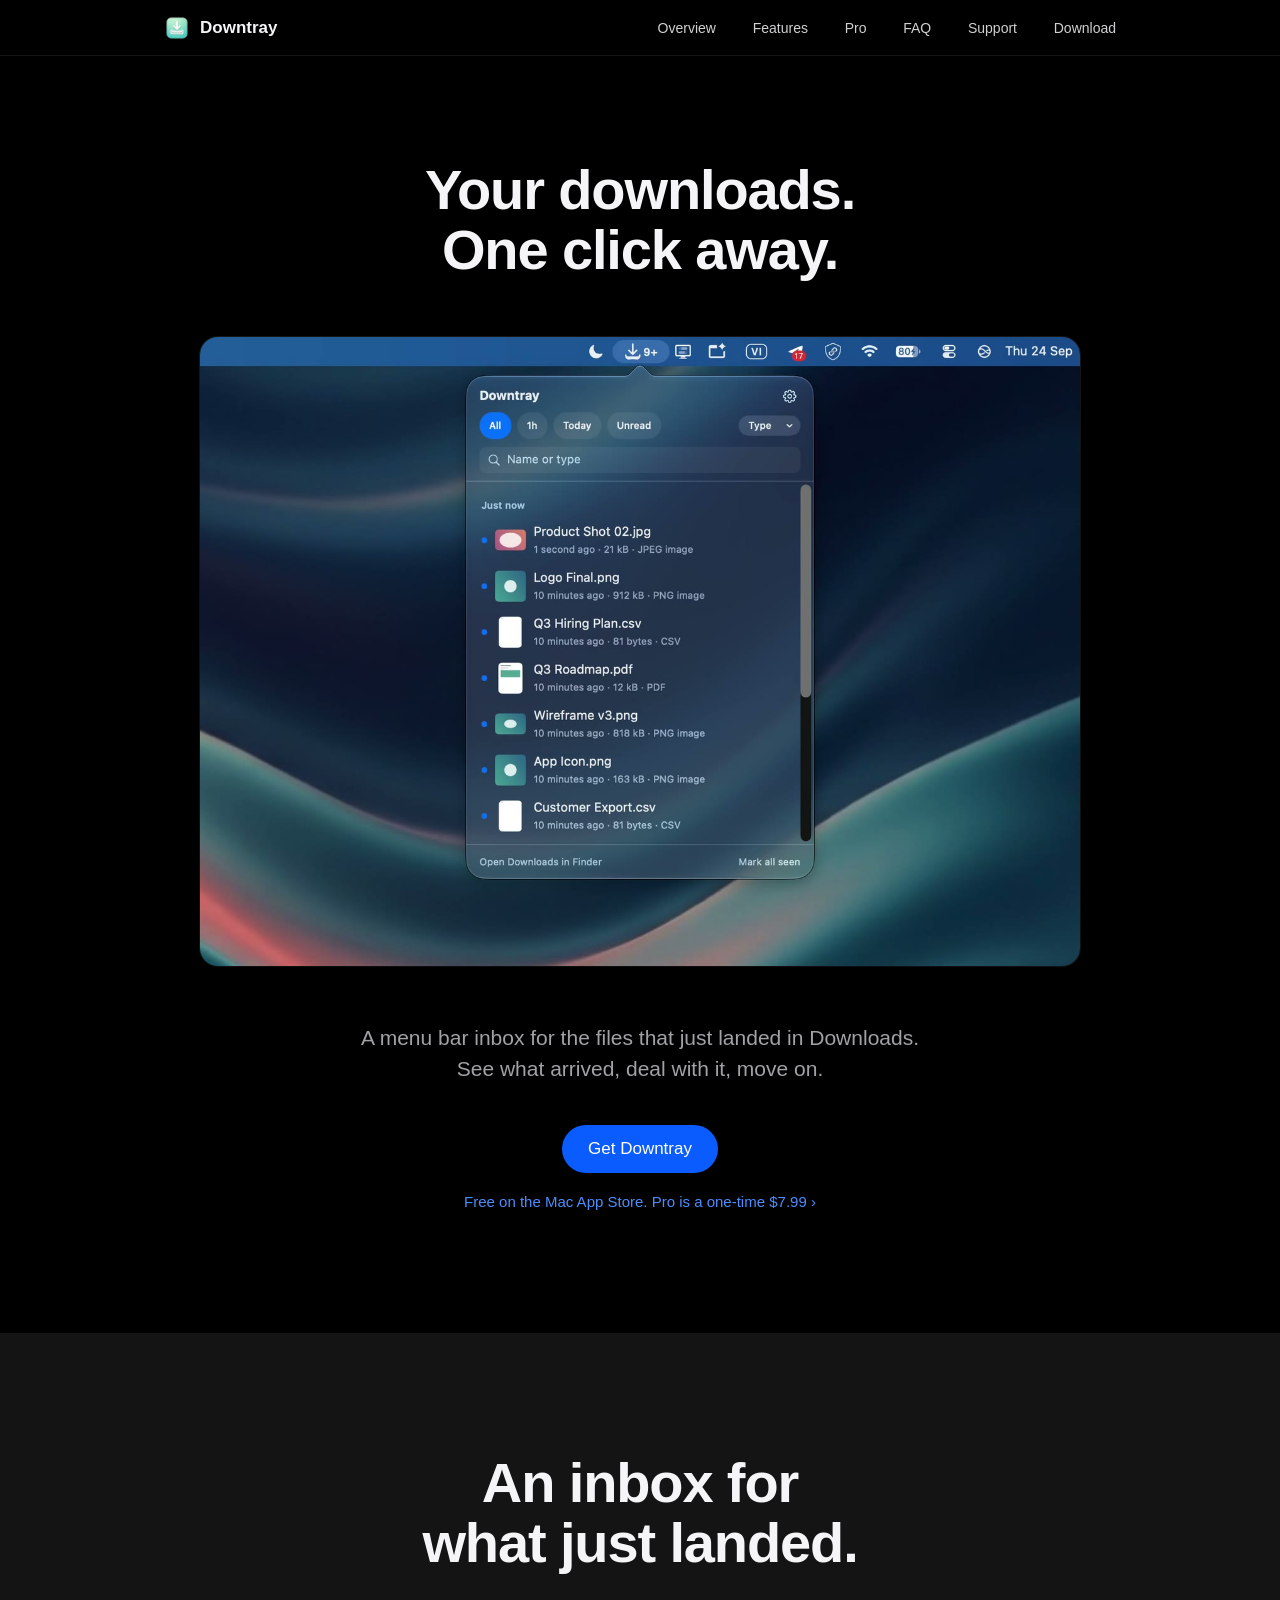
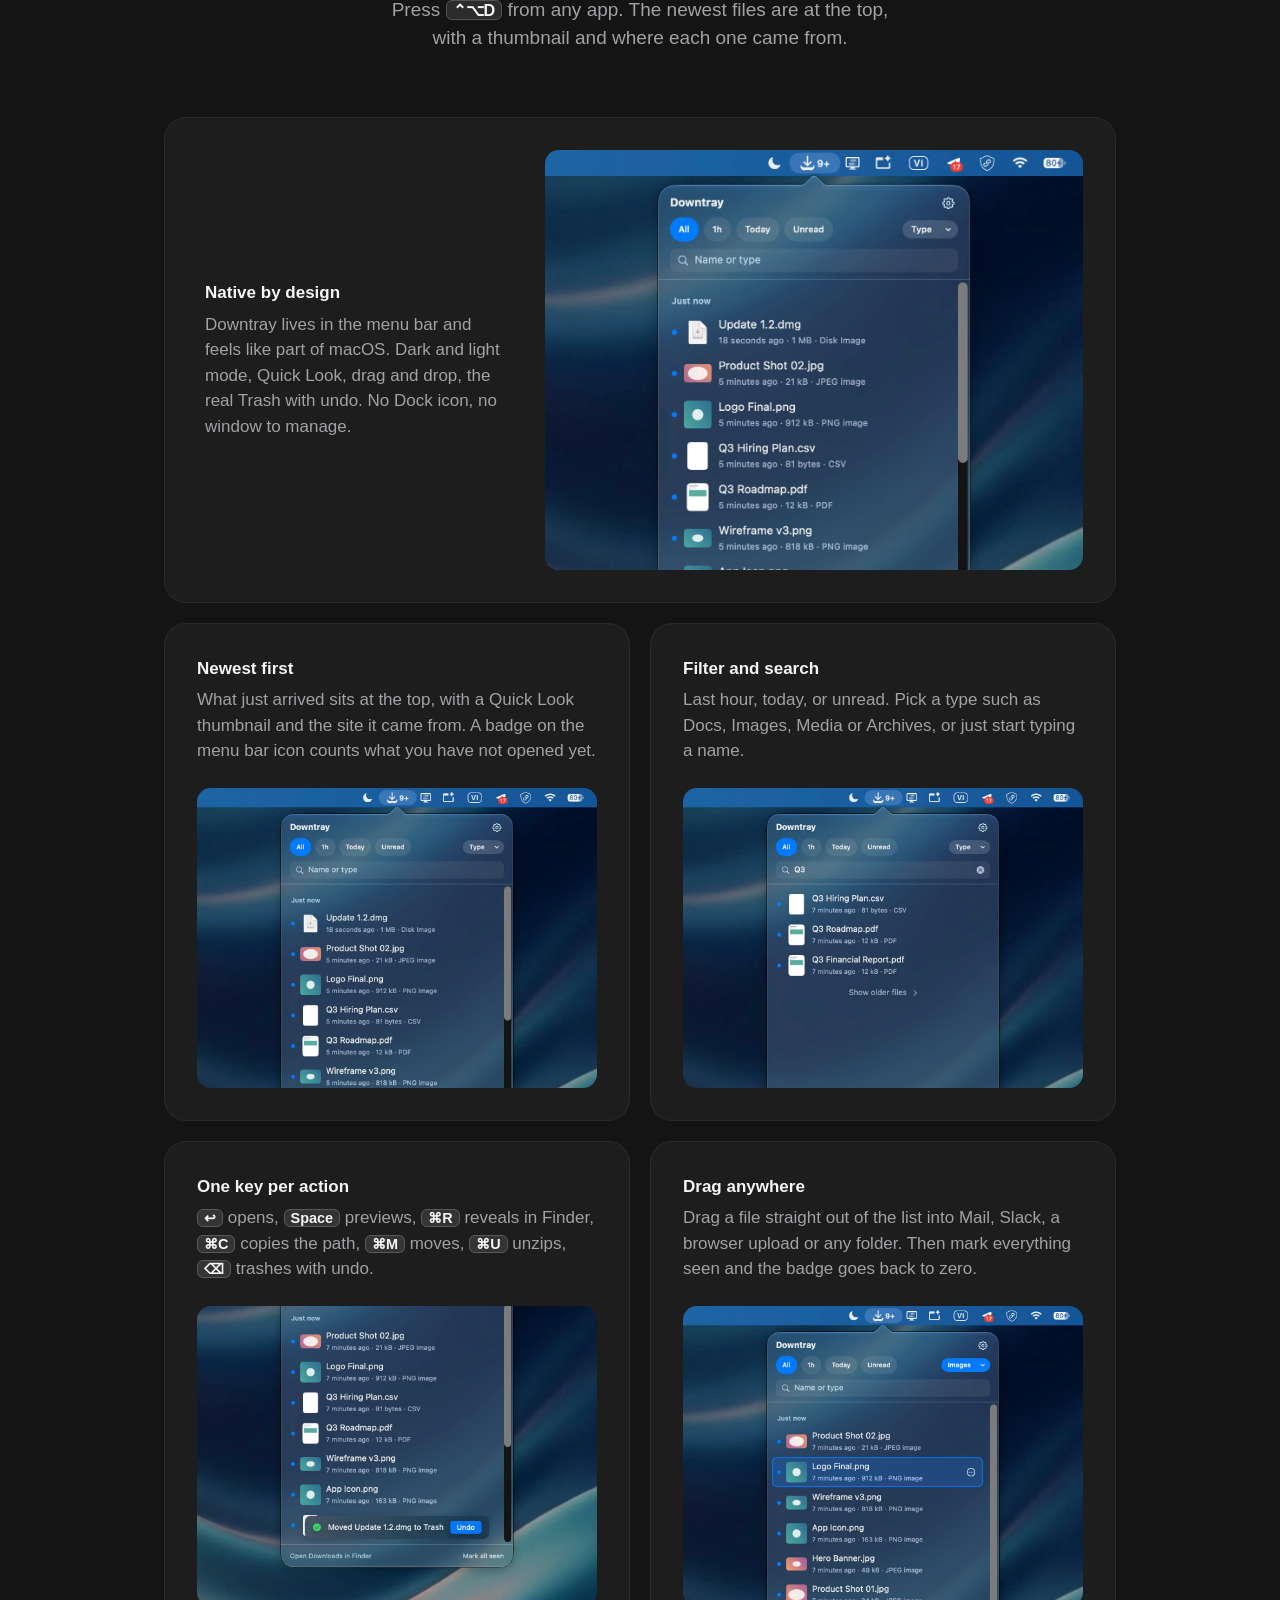
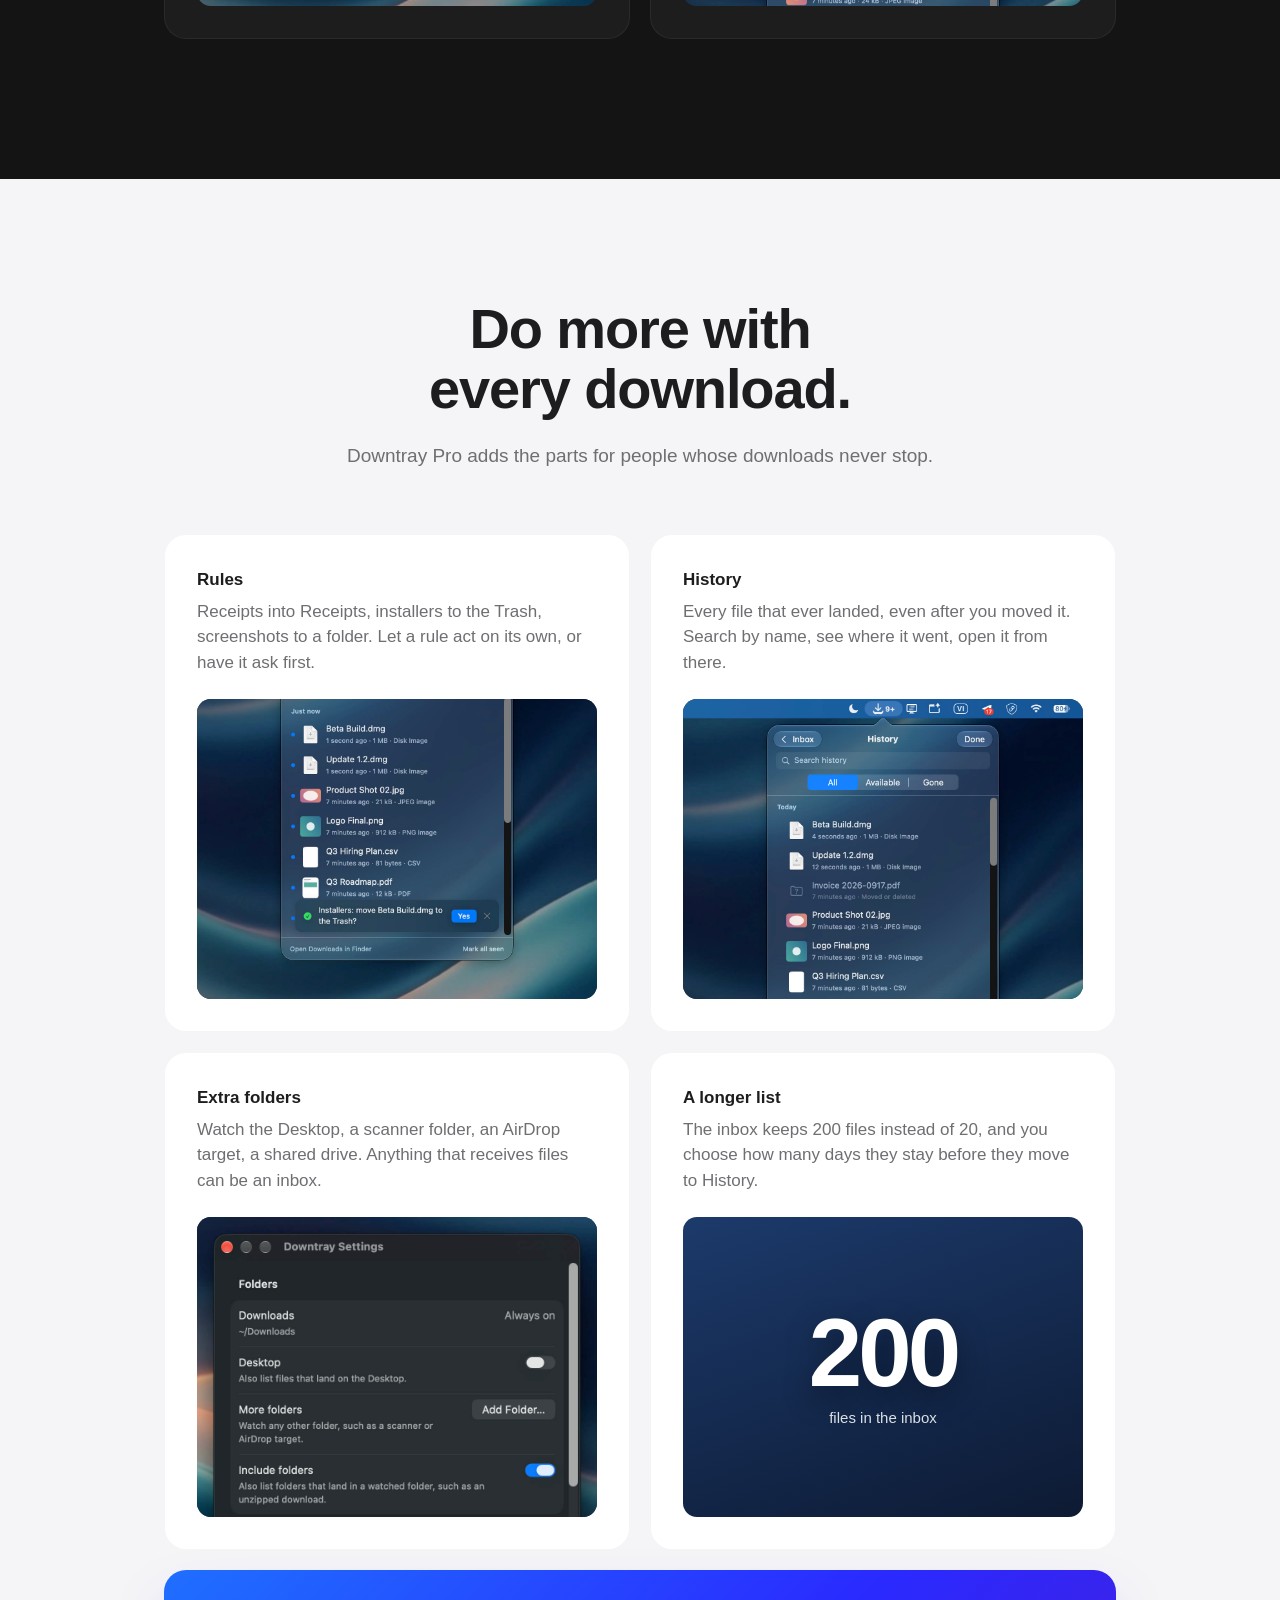
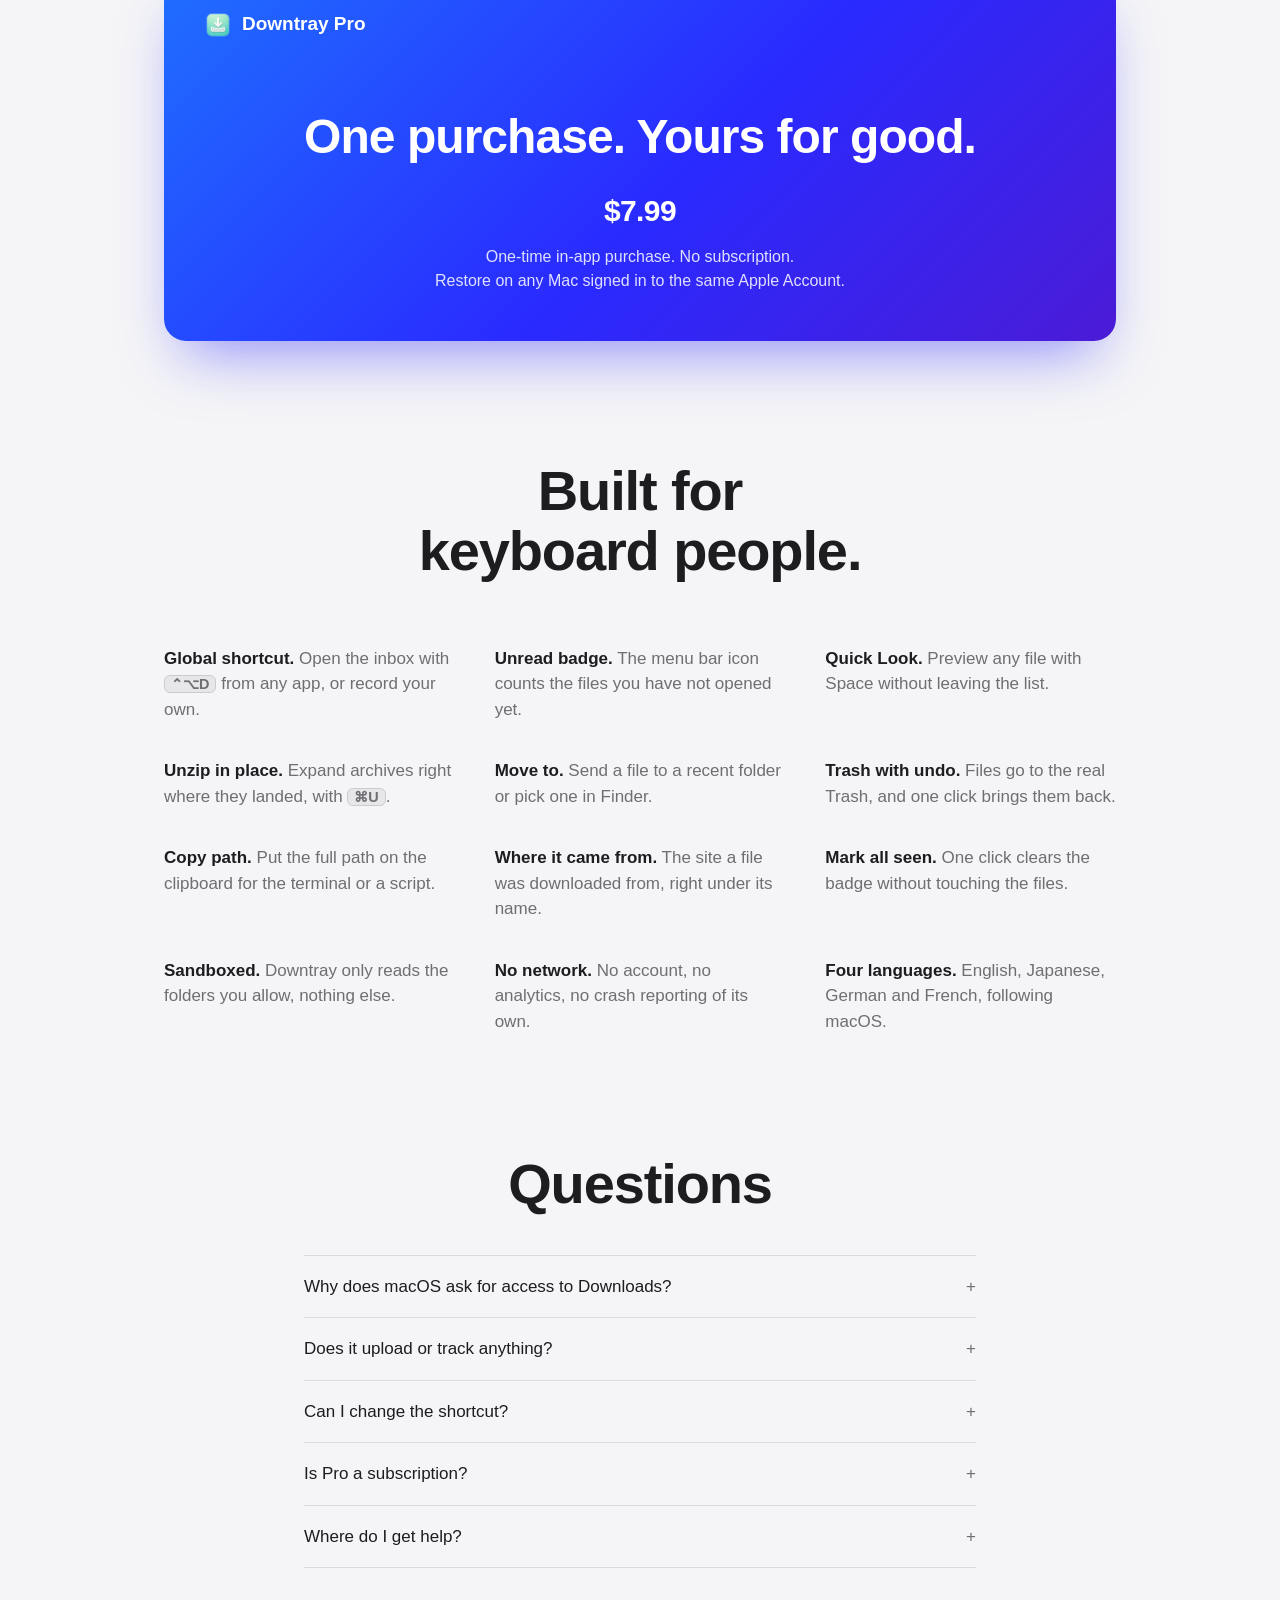
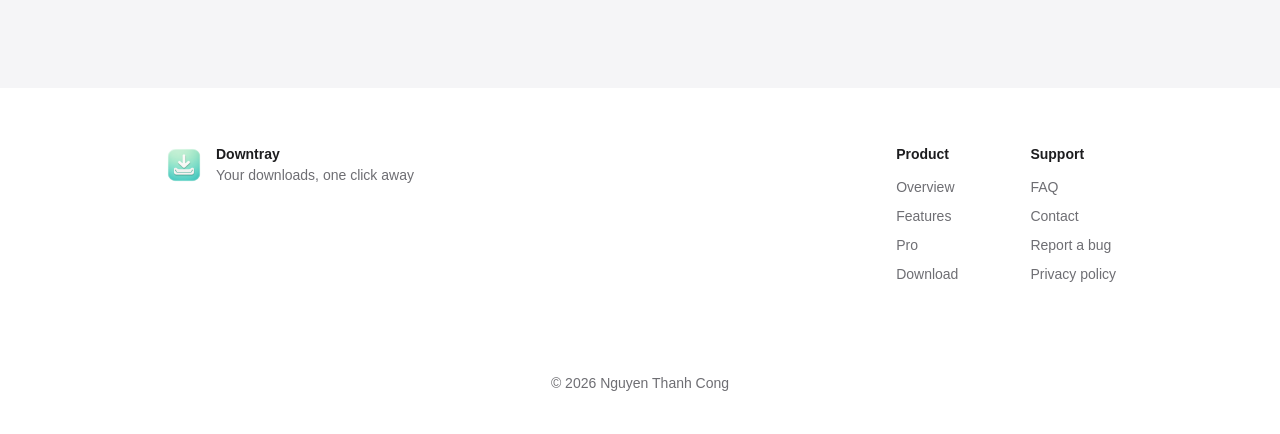
==== index.html @ 1bf4ad20 "Use real screen captures of the Liquid Glass popover and a real screen recording for the hero Replac" ====
<!doctype html>
<html lang="en">
<head>
  <meta charset="utf-8">
  <meta name="viewport" content="width=device-width, initial-scale=1">
  <title>Downtray — Your downloads, one click away</title>
  <meta name="description" content="Downtray is a menu bar inbox for the files that land in your Downloads folder. Press ⌃⌥D, see what just arrived, and open, move, unzip or trash it with one key.">
  <meta property="og:title" content="Downtray — Your downloads, one click away">
  <meta property="og:description" content="A menu bar inbox for new downloads on macOS. Private, sandboxed, no network.">
  <meta property="og:image" content="images/demo-poster.jpg">
  <link rel="icon" href="images/icon.png">
  <link rel="apple-touch-icon" href="images/icon.png">
  <link rel="stylesheet" href="style.css">
</head>
<body>
  <header class="nav on-dark" id="nav">
    <div class="wrap">
      <a class="brand" href="./"><img src="images/icon.png" alt="">Downtray</a>
      <nav>
        <a href="#top">Overview</a>
        <a href="#features">Features</a>
        <a href="#pro">Pro</a>
        <a href="#faq">FAQ</a>
        <a href="support.html">Support</a>
        <a href="APP_STORE_URL">Download</a>
      </nav>
    </div>
  </header>

  <section class="hero dark" id="top" data-theme="dark">
    <div class="wrap">
      <h1>Your downloads.<br>One click away.</h1>
      <div class="demo">
        <!-- videos/demo.mp4 is a real screen recording of the debug build, driven by the debug bridge. See README. -->
        <video autoplay loop muted playsinline poster="images/demo-poster.jpg">
          <source src="videos/demo.mp4" type="video/mp4">
          <img src="images/demo-poster.jpg" alt="The Downtray popover listing the newest files in Downloads">
        </video>
      </div>
      <p class="sub">A menu bar inbox for the files that just landed in Downloads.<br>See what arrived, deal with it, move on.</p>
      <div class="cta">
        <!-- Replace APP_STORE_URL with the link from App Store Connect once the app is live. -->
        <a class="btn" href="APP_STORE_URL">Get Downtray</a>
        <a class="more" href="#pro">Free on the Mac App Store. Pro is a one-time $7.99 ›</a>
      </div>
    </div>
  </section>

  <section class="dark" id="features" data-theme="dark">
    <div class="wrap">
      <h2>An inbox for<br>what just landed.</h2>
      <p class="sub">Press <kbd>⌃⌥D</kbd> from any app. The newest files are at the top,<br>with a thumbnail and where each one came from.</p>

      <div class="tiles single">
        <div class="tile">
          <div class="text">
            <h3>Native by design</h3>
            <p>Downtray lives in the menu bar and feels like part of macOS. Dark and light mode, Quick Look, drag and drop, the real Trash with undo. No Dock icon, no window to manage.</p>
          </div>
          <div class="media tall"><img src="images/popover.jpg" alt="The Downtray popover listing the newest files in Downloads"></div>
        </div>
      </div>

      <div class="tiles two">
        <div class="tile">
          <div class="text">
            <h3>Newest first</h3>
            <p>What just arrived sits at the top, with a Quick Look thumbnail and the site it came from. A badge on the menu bar icon counts what you have not opened yet.</p>
          </div>
          <div class="media"><img src="images/popover.jpg" alt="The popover with the newest files on top"></div>
        </div>
        <div class="tile">
          <div class="text">
            <h3>Filter and search</h3>
            <p>Last hour, today, or unread. Pick a type such as Docs, Images, Media or Archives, or just start typing a name.</p>
          </div>
          <div class="media"><img src="images/popover-search.jpg" alt="The popover filtered by a search for Q3"></div>
        </div>
        <div class="tile">
          <div class="text">
            <h3>One key per action</h3>
            <p><kbd>↩</kbd> opens, <kbd>Space</kbd> previews, <kbd>⌘R</kbd> reveals in Finder, <kbd>⌘C</kbd> copies the path, <kbd>⌘M</kbd> moves, <kbd>⌘U</kbd> unzips, <kbd>⌫</kbd> trashes with undo.</p>
          </div>
          <div class="media bottom"><img src="images/popover-trash.jpg" alt="A file moved to the Trash, with an Undo button"></div>
        </div>
        <div class="tile">
          <div class="text">
            <h3>Drag anywhere</h3>
            <p>Drag a file straight out of the list into Mail, Slack, a browser upload or any folder. Then mark everything seen and the badge goes back to zero.</p>
          </div>
          <div class="media"><img src="images/popover-images.jpg" alt="The popover filtered to images, with one file selected"></div>
        </div>
      </div>
    </div>
  </section>

  <section class="light" id="pro" data-theme="light">
    <div class="wrap">
      <h2>Do more with<br>every download.</h2>
      <p class="sub">Downtray Pro adds the parts for people whose downloads never stop.</p>

      <div class="tiles two">
        <div class="tile">
          <div class="text">
            <h3>Rules</h3>
            <p>Receipts into Receipts, installers to the Trash, screenshots to a folder. Let a rule act on its own, or have it ask first.</p>
          </div>
          <div class="media bottom"><img src="images/popover-rules.jpg" alt="A rule offering to move an installer to the Trash"></div>
        </div>
        <div class="tile">
          <div class="text">
            <h3>History</h3>
            <p>Every file that ever landed, even after you moved it. Search by name, see where it went, open it from there.</p>
          </div>
          <div class="media"><img src="images/popover-history.jpg" alt="The History view listing past downloads"></div>
        </div>
        <div class="tile">
          <div class="text">
            <h3>Extra folders</h3>
            <p>Watch the Desktop, a scanner folder, an AirDrop target, a shared drive. Anything that receives files can be an inbox.</p>
          </div>
          <div class="media"><img src="images/settings-folders.jpg" alt="The Folders settings listing watched folders"></div>
        </div>
        <div class="tile">
          <div class="text">
            <h3>A longer list</h3>
            <p>The inbox keeps 200 files instead of 20, and you choose how many days they stay before they move to History.</p>
          </div>
          <div class="media number"><span>200</span><small>files in the inbox</small></div>
        </div>
      </div>

      <div class="banner">
        <div class="label"><img src="images/icon.png" alt="">Downtray Pro</div>
        <h3>One purchase. Yours for good.</h3>
        <div class="price">$7.99</div>
        <p>One-time in-app purchase. No subscription.<br>Restore on any Mac signed in to the same Apple Account.</p>
      </div>
    </div>
  </section>

  <section class="light" id="details" data-theme="light">
    <div class="wrap">
      <h2>Built for<br>keyboard people.</h2>
      <div class="list">
        <p><strong>Global shortcut.</strong> Open the inbox with <kbd>⌃⌥D</kbd> from any app, or record your own.</p>
        <p><strong>Unread badge.</strong> The menu bar icon counts the files you have not opened yet.</p>
        <p><strong>Quick Look.</strong> Preview any file with Space without leaving the list.</p>
        <p><strong>Unzip in place.</strong> Expand archives right where they landed, with <kbd>⌘U</kbd>.</p>
        <p><strong>Move to.</strong> Send a file to a recent folder or pick one in Finder.</p>
        <p><strong>Trash with undo.</strong> Files go to the real Trash, and one click brings them back.</p>
        <p><strong>Copy path.</strong> Put the full path on the clipboard for the terminal or a script.</p>
        <p><strong>Where it came from.</strong> The site a file was downloaded from, right under its name.</p>
        <p><strong>Mark all seen.</strong> One click clears the badge without touching the files.</p>
        <p><strong>Sandboxed.</strong> Downtray only reads the folders you allow, nothing else.</p>
        <p><strong>No network.</strong> No account, no analytics, no crash reporting of its own.</p>
        <p><strong>Four languages.</strong> English, Japanese, German and French, following macOS.</p>
      </div>
    </div>
  </section>

  <section class="light faq" id="faq" data-theme="light">
    <div class="wrap narrow">
      <h2>Questions</h2>
      <details><summary>Why does macOS ask for access to Downloads?</summary><p>Downtray is sandboxed. It can only list and act on files in folders you explicitly allow, and Downloads is the first one it asks for. Nothing is read anywhere else.</p></details>
      <details><summary>Does it upload or track anything?</summary><p>No. The app has no network access at all. Settings and history stay in the app's local container on your Mac.</p></details>
      <details><summary>Can I change the shortcut?</summary><p>Yes. Open Settings from the gear icon and record a new shortcut under General.</p></details>
      <details><summary>Is Pro a subscription?</summary><p>No. Pro is a one-time purchase inside the app. It unlocks on every Mac signed in to the same Apple Account with Restore Purchases.</p></details>
      <details><summary>Where do I get help?</summary><p>On the <a href="support.html">support page</a>. Questions usually get an answer within a day or two.</p></details>
    </div>
  </section>

  <footer>
    <div class="wrap">
      <div class="brand">
        <img src="images/icon.png" alt="">
        <div><strong>Downtray</strong><span>Your downloads, one click away</span></div>
      </div>
      <div class="cols">
        <div><h4>Product</h4><a href="#top">Overview</a><a href="#features">Features</a><a href="#pro">Pro</a><a href="APP_STORE_URL">Download</a></div>
        <div><h4>Support</h4><a href="#faq">FAQ</a><a href="support.html">Contact</a><a href="https://github.com/uname0x96/downtray/issues">Report a bug</a><a href="privacy.html">Privacy policy</a></div>
      </div>
      <p class="copy">© 2026 Nguyen Thanh Cong</p>
    </div>
  </footer>

  <script>
    // Switch the fixed nav between light and dark text to match the section under it.
    (function () {
      var nav = document.getElementById('nav');
      var sections = document.querySelectorAll('[data-theme]');
      function update() {
        var y = window.scrollY + 40, theme = 'light';
        sections.forEach(function (s) { if (s.offsetTop <= y) theme = s.dataset.theme; });
        nav.classList.toggle('on-dark', theme === 'dark');
      }
      window.addEventListener('scroll', update, { passive: true });
      update();
    })();
  </script>
</body>
</html>
---- style.css ----
:root {
  --black: #000000;
  --dark: #141414;
  --dark-tile: #1d1d1d;
  --light: #f5f5f7;
  --white: #ffffff;
  --text: #1d1d1f;
  --muted: #6e6e73;
  --text-on-dark: #f5f5f7;
  --muted-on-dark: #a1a1a6;
  --accent: #0a5cff;
  --max: 1000px;
}

* { box-sizing: border-box; }
html { scroll-behavior: smooth; scroll-padding-top: 80px; }

body {
  margin: 0;
  font-family: -apple-system, BlinkMacSystemFont, "SF Pro Text", "Helvetica Neue", Helvetica, Arial, sans-serif;
  font-size: 17px;
  line-height: 1.5;
  color: var(--text);
  background: var(--light);
  -webkit-font-smoothing: antialiased;
}

a { color: var(--accent); text-decoration: none; }
a:hover { text-decoration: underline; }
img, video { max-width: 100%; }
kbd { font-family: inherit; font-size: 0.85em; font-weight: 600; padding: 0 6px; border-radius: 6px; background: rgba(0, 0, 0, 0.06); border: 1px solid rgba(0, 0, 0, 0.12); white-space: nowrap; }
.dark kbd { background: rgba(255, 255, 255, 0.1); border-color: rgba(255, 255, 255, 0.18); color: var(--text-on-dark); }

.wrap { max-width: var(--max); margin: 0 auto; padding: 0 24px; }
.wrap.narrow { max-width: 720px; }

/* Fixed nav that switches text color with the section behind it */
.nav { position: fixed; top: 0; left: 0; right: 0; z-index: 10; height: 56px; backdrop-filter: saturate(180%) blur(20px); -webkit-backdrop-filter: saturate(180%) blur(20px); background: rgba(245, 245, 247, 0.78); border-bottom: 1px solid rgba(0, 0, 0, 0.06); transition: background 0.3s, border-color 0.3s; }
.nav .wrap { display: flex; align-items: center; justify-content: space-between; height: 100%; }
.nav .brand { display: flex; align-items: center; gap: 10px; color: var(--text); font-weight: 600; font-size: 17px; }
.nav .brand img { width: 26px; height: 26px; border-radius: 6px; }
.nav nav a { color: var(--text); margin-left: 32px; font-size: 14px; opacity: 0.85; }
.nav nav a:hover { opacity: 1; text-decoration: none; }
.nav.on-dark { background: rgba(0, 0, 0, 0.72); border-color: rgba(255, 255, 255, 0.08); }
.nav.on-dark .brand, .nav.on-dark nav a { color: var(--text-on-dark); }

/* Sections */
section { padding: 120px 0; }
section.dark { background: var(--dark); color: var(--text-on-dark); }
section.light { background: var(--light); }
section.light + section.light { padding-top: 0; }
h1, h2 { text-align: center; font-size: 56px; font-weight: 600; line-height: 1.08; letter-spacing: -0.02em; margin: 0; }
section .sub { text-align: center; font-size: 19px; color: var(--muted); margin: 22px auto 64px; max-width: 640px; }
section.dark .sub { color: var(--muted-on-dark); }

/* Hero */
section.hero { padding-top: 160px; background: var(--black); }
.hero .demo { max-width: 880px; margin: 56px auto 0; }
.hero .demo video, .hero .demo img { display: block; width: 100%; border-radius: 18px; box-shadow: 0 40px 100px rgba(0, 0, 0, 0.6), 0 0 0 1px rgba(255, 255, 255, 0.1); }
.hero .sub { margin: 56px auto 40px; font-size: 21px; color: var(--text-on-dark); }
.hero .cta { display: flex; flex-direction: column; align-items: center; gap: 18px; }
.btn { display: inline-flex; align-items: center; height: 48px; padding: 0 26px; border-radius: 999px; background: var(--accent); color: #fff; font-weight: 500; font-size: 17px; }
.btn:hover { text-decoration: none; background: #0048d6; }
.hero .more { font-size: 15px; color: #4c8dff; }

/* Tiles, Dropover style: rounded cards, text on top, UI on a wallpaper below */
.tiles { display: grid; gap: 20px; margin-bottom: 20px; }
.tiles.two { grid-template-columns: repeat(2, 1fr); }
.tile { display: flex; flex-direction: column; border-radius: 22px; overflow: hidden; background: var(--white); border: 1px solid rgba(0, 0, 0, 0.04); }
section.dark .tile { background: var(--dark-tile); border-color: rgba(255, 255, 255, 0.06); }
.tile .text { padding: 32px 32px 24px; }
.tile h3 { font-size: 17px; font-weight: 600; margin: 0 0 6px; }
.tile p { margin: 0; color: var(--muted); font-size: 17px; }
section.dark .tile p { color: var(--muted-on-dark); }
.tile .media { position: relative; height: 300px; margin: 0 32px 32px; border-radius: 14px; overflow: hidden; background: #1b2a4a; }
.tile .media img { position: absolute; inset: 0; width: 100%; height: 100%; object-fit: cover; object-position: center top; }
.tile .media.bottom img { object-position: center bottom; }
.tile .media.number { background: linear-gradient(160deg, #1c3a6b, #0d1a33); display: flex; flex-direction: column; align-items: center; justify-content: center; color: #fff; }
.tile .media.number span { font-size: 96px; font-weight: 700; letter-spacing: -0.04em; line-height: 1; text-shadow: 0 10px 30px rgba(0, 0, 0, 0.4); }
.tile .media.number small { font-size: 15px; opacity: 0.85; margin-top: 6px; }
.tiles.single .tile { flex-direction: row; align-items: stretch; }
.tiles.single .text { flex: 0 0 40%; display: flex; flex-direction: column; justify-content: center; padding: 40px; }
.tiles.single .media.tall { flex: 1; height: 420px; margin: 32px 32px 32px 0; }

/* Pro banner */
.banner { margin-top: 20px; padding: 40px 40px 48px; border-radius: 22px; color: #fff; text-align: center; background: linear-gradient(135deg, #1f6fff, #2a2aff 55%, #4b1bd6); box-shadow: 0 30px 60px -20px rgba(42, 42, 255, 0.5); }
.banner .label { display: flex; align-items: center; gap: 10px; font-weight: 600; font-size: 19px; }
.banner .label img { width: 28px; height: 28px; border-radius: 7px; }
.banner h3 { font-size: 48px; font-weight: 600; letter-spacing: -0.02em; line-height: 1.1; margin: 72px 0 24px; }
.banner .price { font-size: 30px; font-weight: 600; letter-spacing: -0.02em; }
.banner p { margin: 12px 0 0; opacity: 0.85; font-size: 16px; }

/* Long feature list */
#details h2 { margin-bottom: 64px; }
.list { display: grid; grid-template-columns: repeat(3, 1fr); gap: 36px 40px; }
.list p { margin: 0; font-size: 17px; color: var(--muted); }
.list strong { color: var(--text); font-weight: 600; }

/* FAQ */
.faq h2 { margin-bottom: 40px; }
.faq details { border-top: 1px solid rgba(0, 0, 0, 0.1); padding: 18px 0; }
.faq details:last-child { border-bottom: 1px solid rgba(0, 0, 0, 0.1); }
.faq summary { cursor: pointer; font-weight: 500; font-size: 17px; list-style: none; display: flex; justify-content: space-between; }
.faq summary::-webkit-details-marker { display: none; }
.faq summary::after { content: "+"; color: var(--muted); font-weight: 400; }
.faq details[open] summary::after { content: "–"; }
.faq details p { color: var(--muted); margin: 10px 0 0; }

/* Prose pages (support, privacy) */
main.prose { max-width: 720px; margin: 0 auto; padding: 120px 24px 80px; }
.prose h1 { text-align: left; font-size: 44px; margin: 0 0 6px; }
.prose p.meta { color: var(--muted); margin: 0 0 32px; }
.prose h2 { text-align: left; font-size: 26px; margin: 40px 0 8px; }
.prose h3 { font-size: 18px; margin: 28px 0 4px; }
.prose p, .prose li { color: #3a3a3c; }
.prose code { font-size: 15px; background: rgba(0, 0, 0, 0.06); padding: 1px 6px; border-radius: 5px; }

/* Footer */
footer { background: var(--white); padding: 56px 0 40px; font-size: 14px; }
footer .wrap { display: grid; grid-template-columns: 1fr auto; gap: 40px; align-items: start; }
footer .brand { display: flex; align-items: center; gap: 12px; }
footer .brand img { width: 40px; height: 40px; border-radius: 9px; }
footer .brand div { display: flex; flex-direction: column; }
footer .brand strong { color: var(--text); font-weight: 600; }
footer .brand span { color: var(--muted); }
footer .cols { display: flex; gap: 72px; }
footer .cols h4 { margin: 0 0 12px; font-size: 14px; color: var(--text); }
footer .cols a { display: block; color: var(--muted); margin: 0 0 8px; }
footer .copy { grid-column: 1 / -1; text-align: center; color: var(--muted); margin: 40px 0 0; }

@media (max-width: 760px) {
  h1, h2 { font-size: 38px; }
  section { padding: 80px 0; }
  .hero { padding-top: 120px; }
  .nav nav a { margin-left: 16px; }
  .nav nav a:nth-child(1), .nav nav a:nth-child(4) { display: none; }
  .tiles.two, .list { grid-template-columns: 1fr; }
  .tiles.single .tile { flex-direction: column; }
  .tiles.single .text { padding: 32px 32px 24px; }
  .tiles.single .media.tall { margin: 0 32px 32px; height: 300px; }
  .banner h3 { font-size: 34px; margin-top: 48px; }
  footer .wrap { grid-template-columns: 1fr; }
}
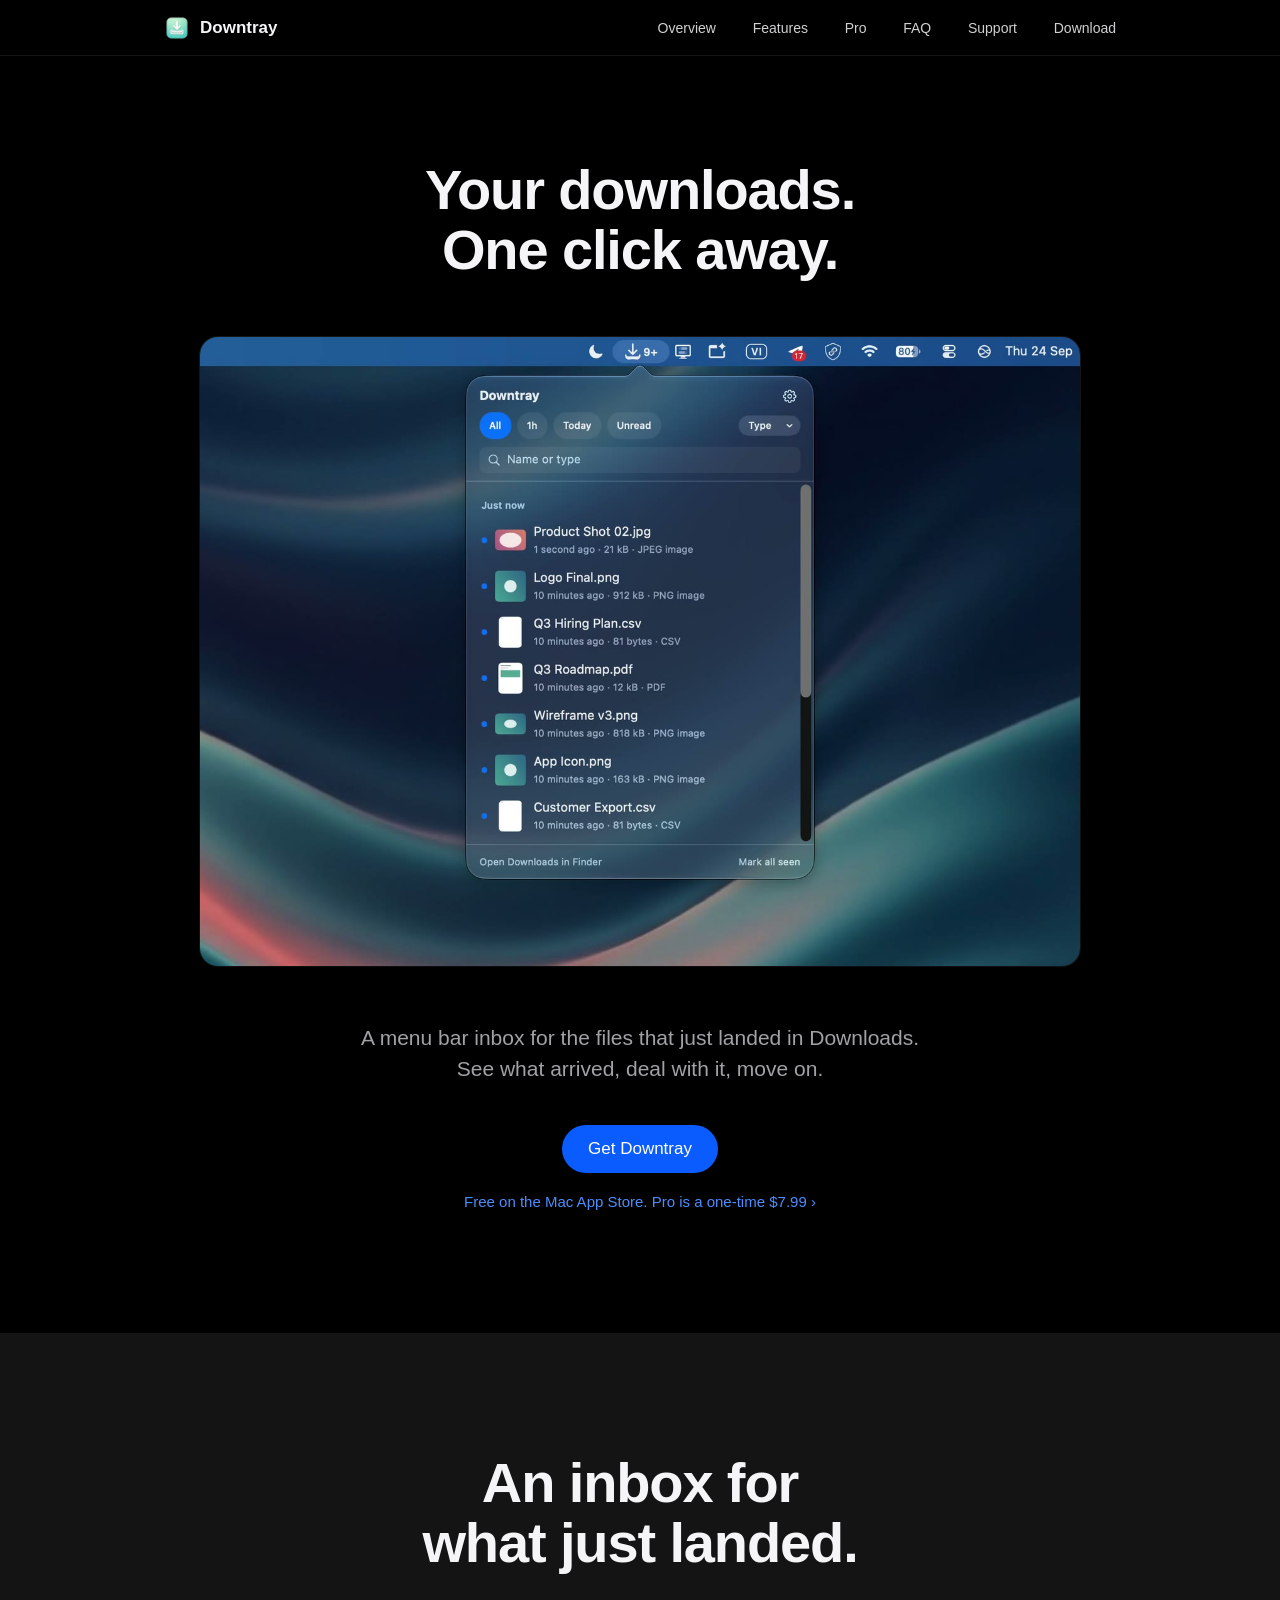
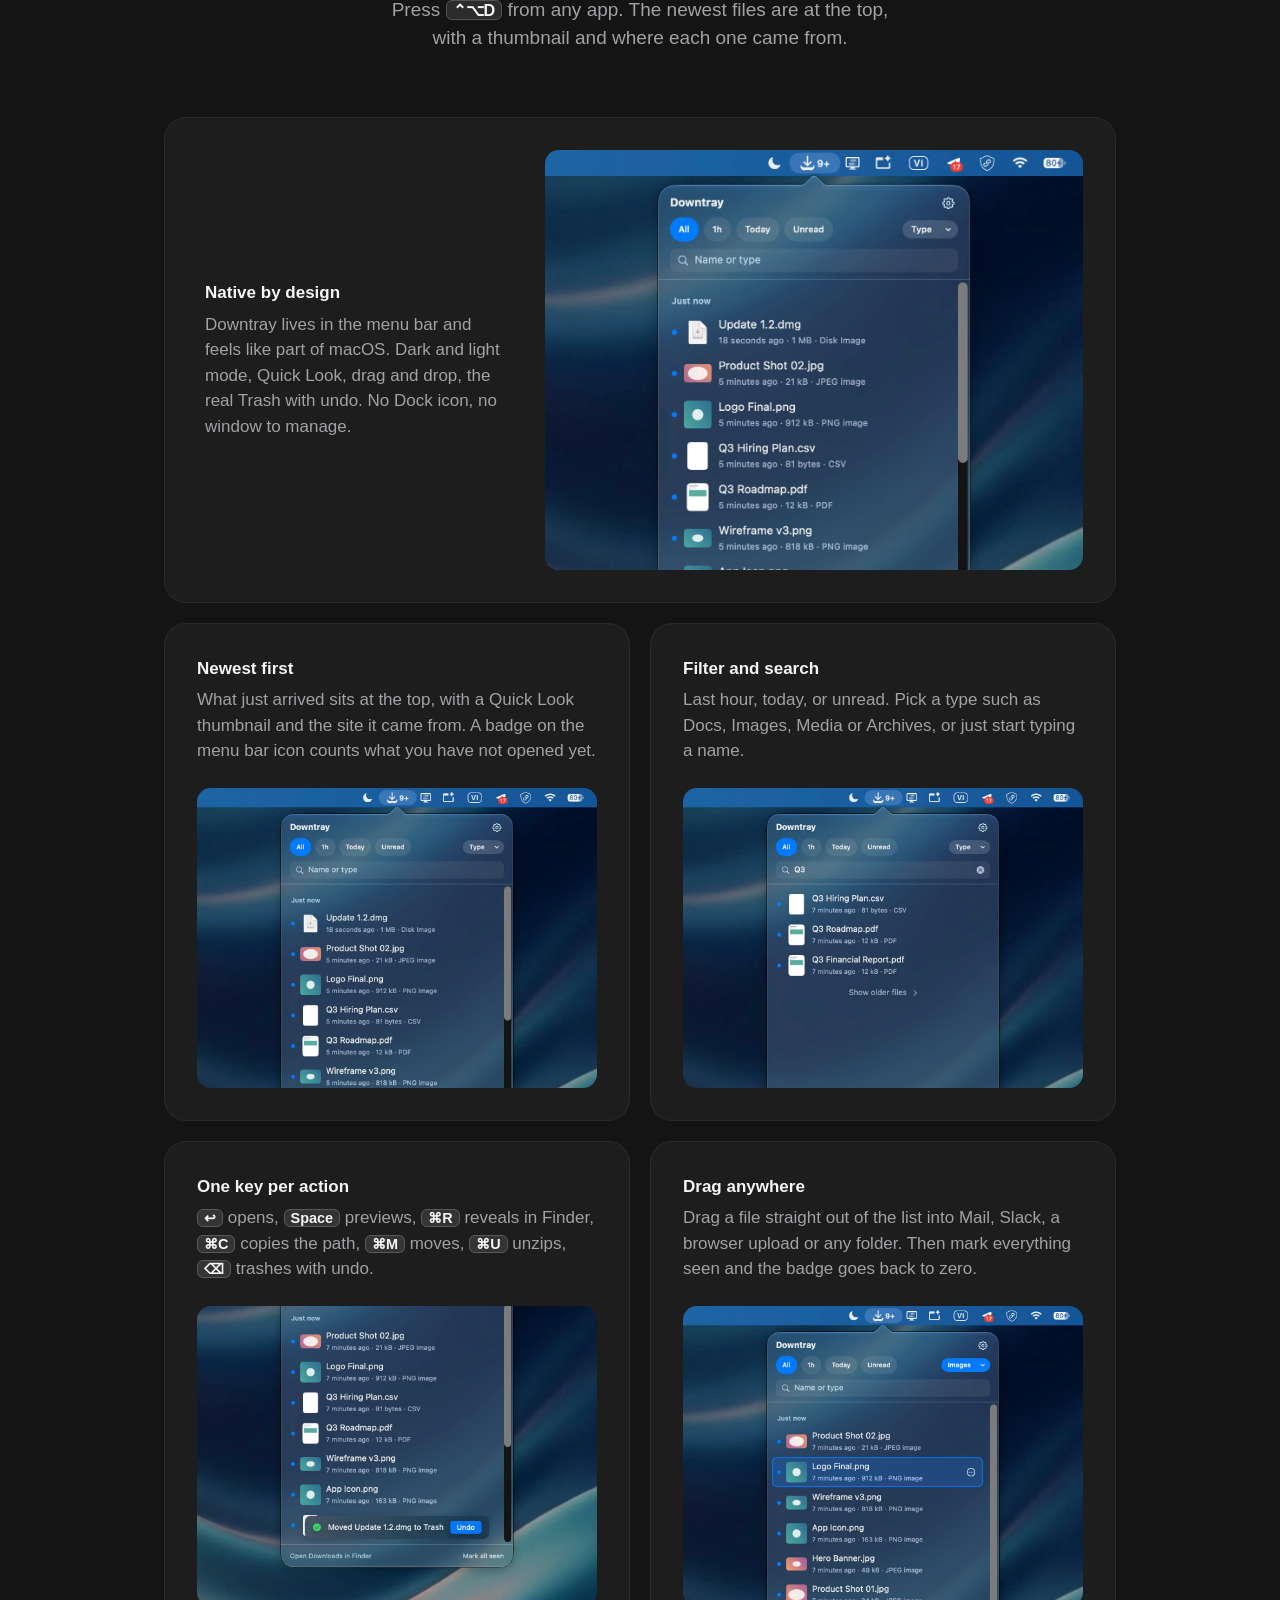
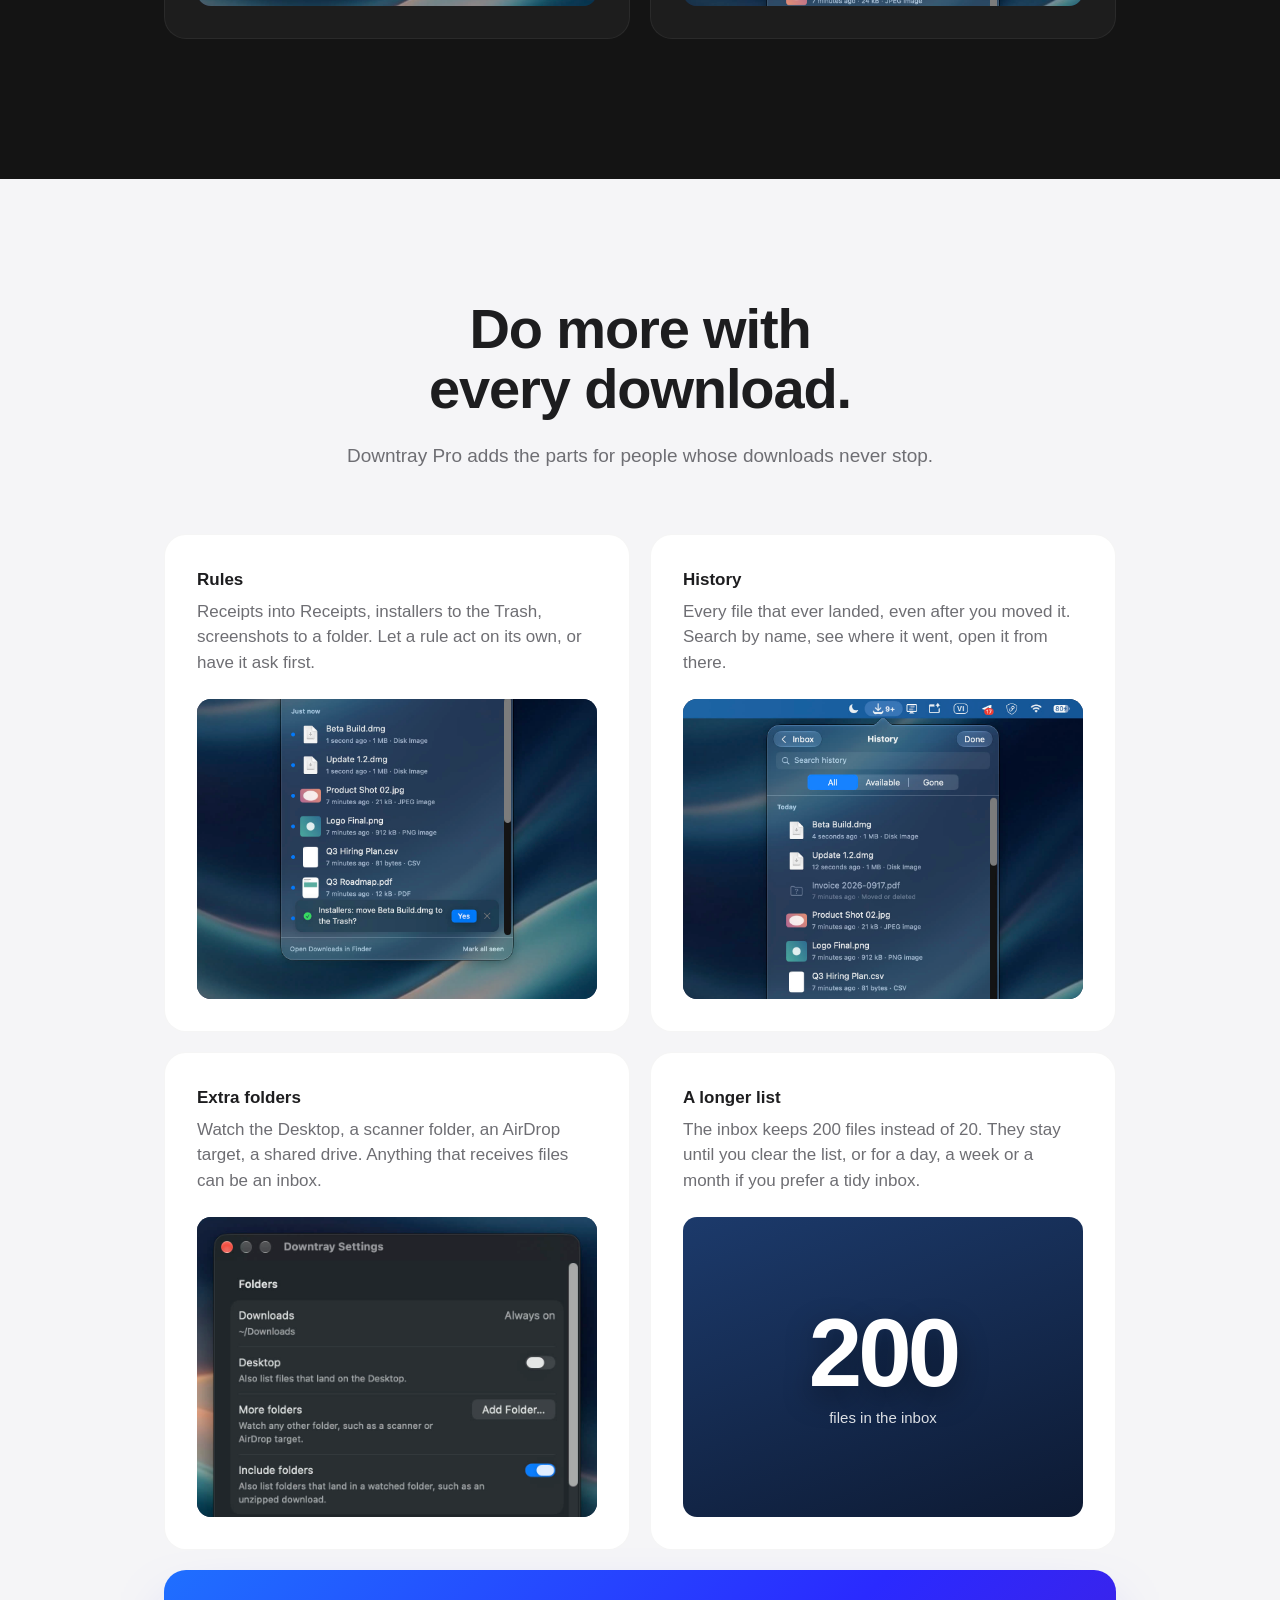
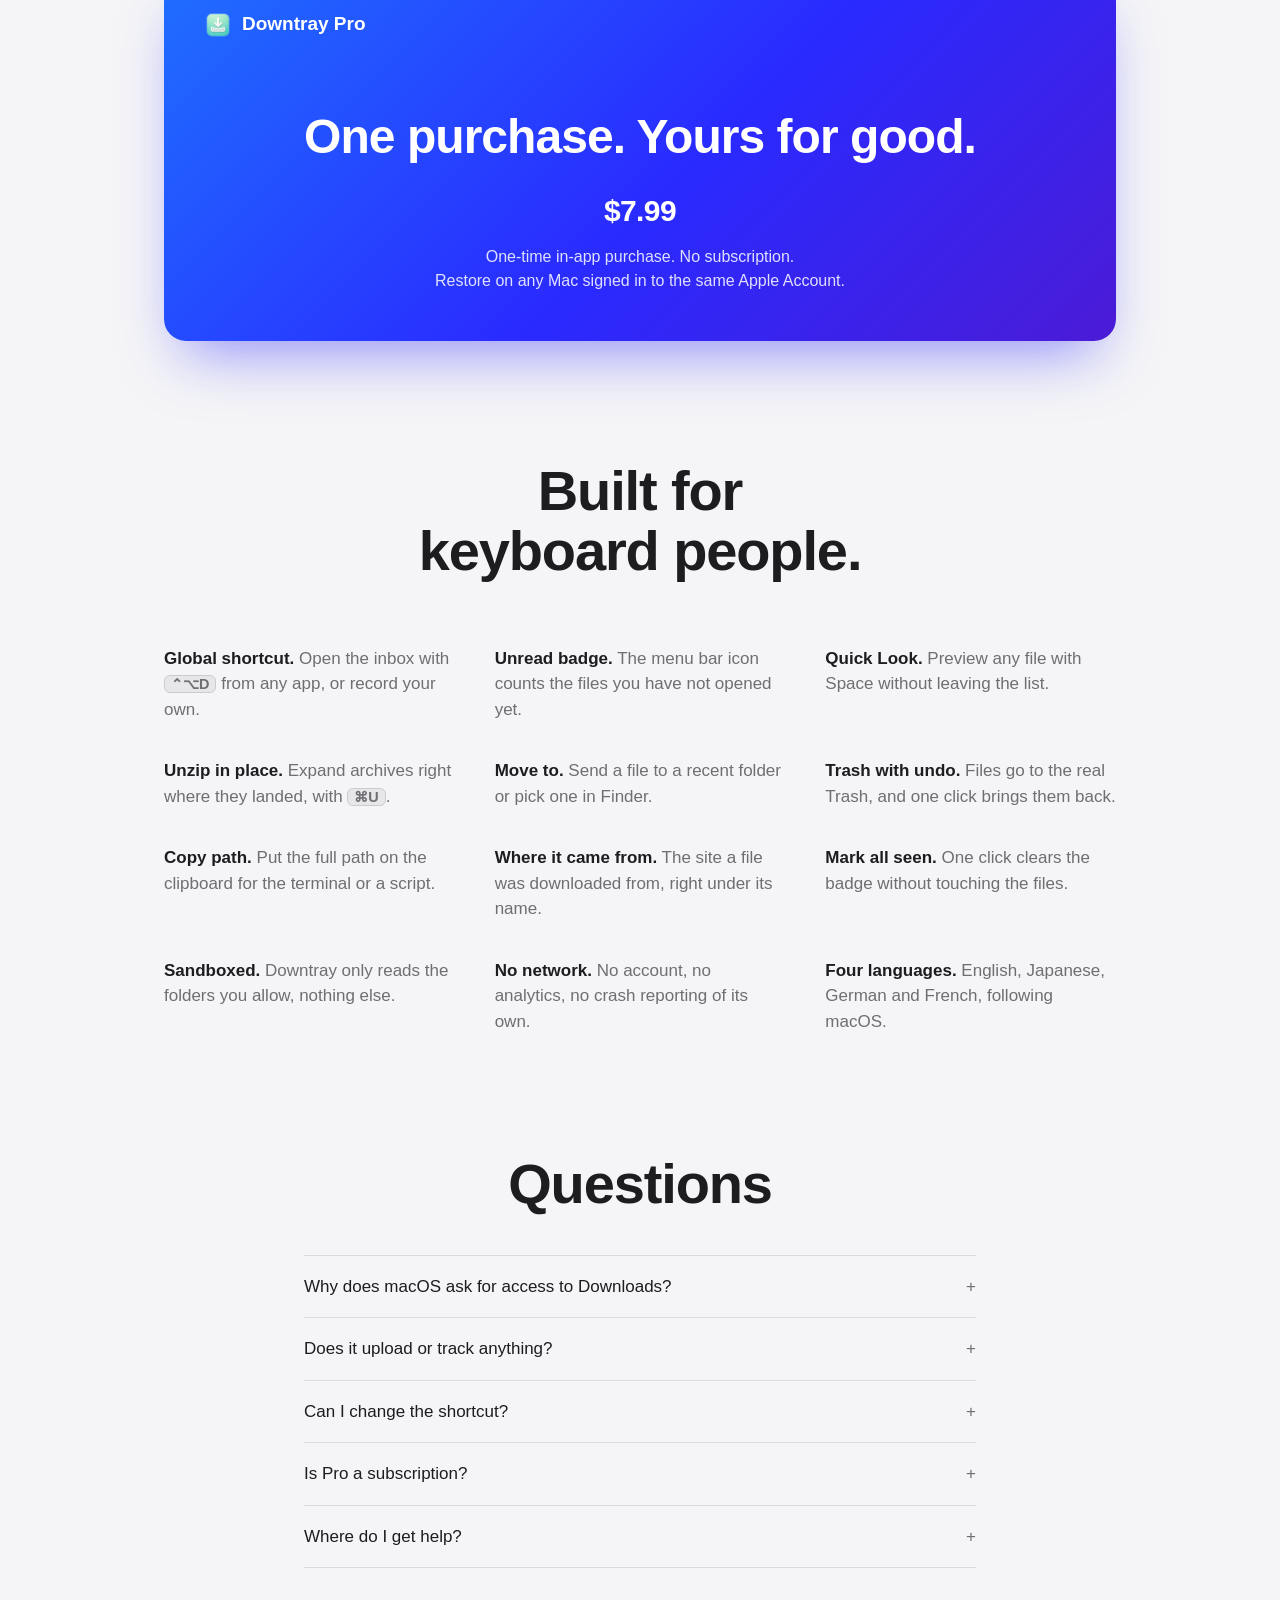
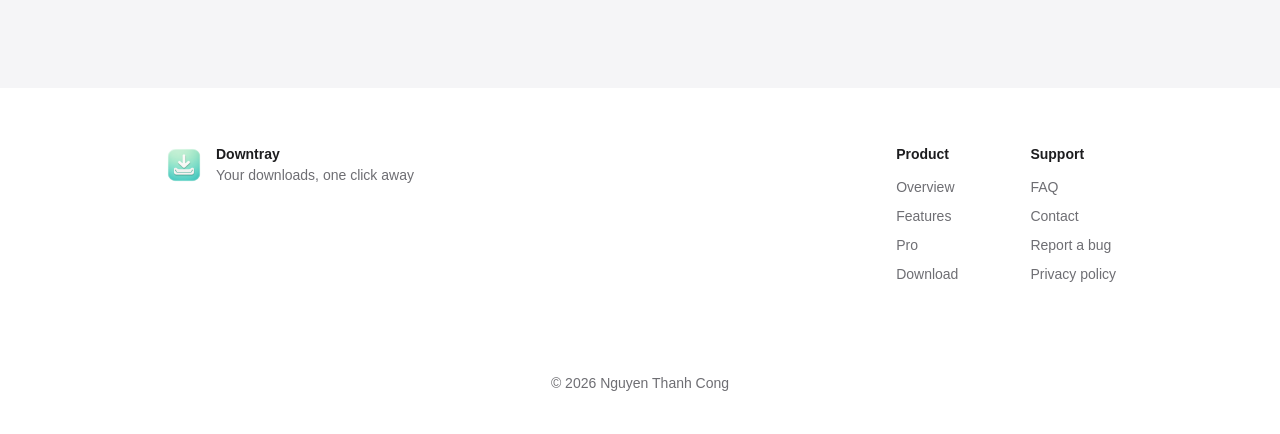
==== commit 1a072032: "Describe the longer list without a retention window, now that the default keeps files Co-Authored-By" ====
--- a/index.html
+++ b/index.html
@@ -124,7 +124,7 @@
         <div class="tile">
           <div class="text">
             <h3>A longer list</h3>
-            <p>The inbox keeps 200 files instead of 20, and you choose how many days they stay before they move to History.</p>
+            <p>The inbox keeps 200 files instead of 20. They stay until you clear the list, or for a day, a week or a month if you prefer a tidy inbox.</p>
           </div>
           <div class="media number"><span>200</span><small>files in the inbox</small></div>
         </div>
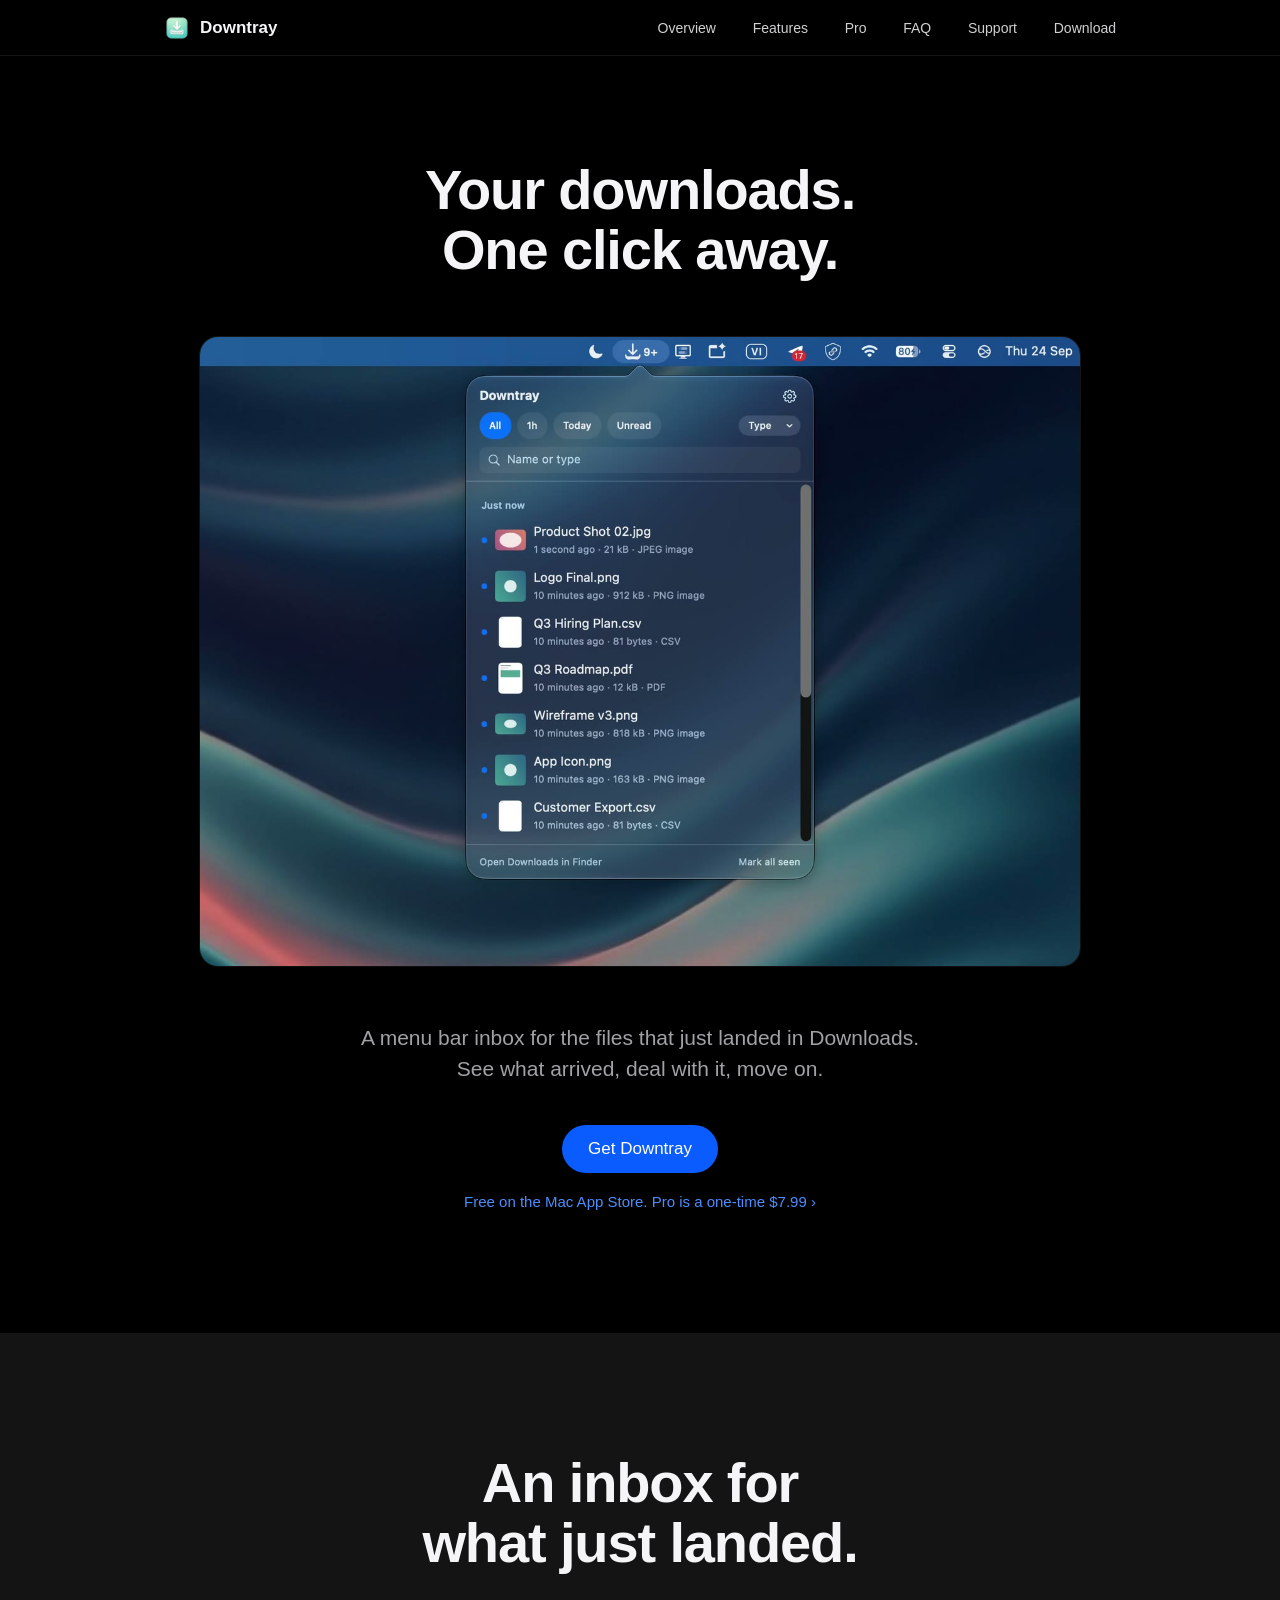
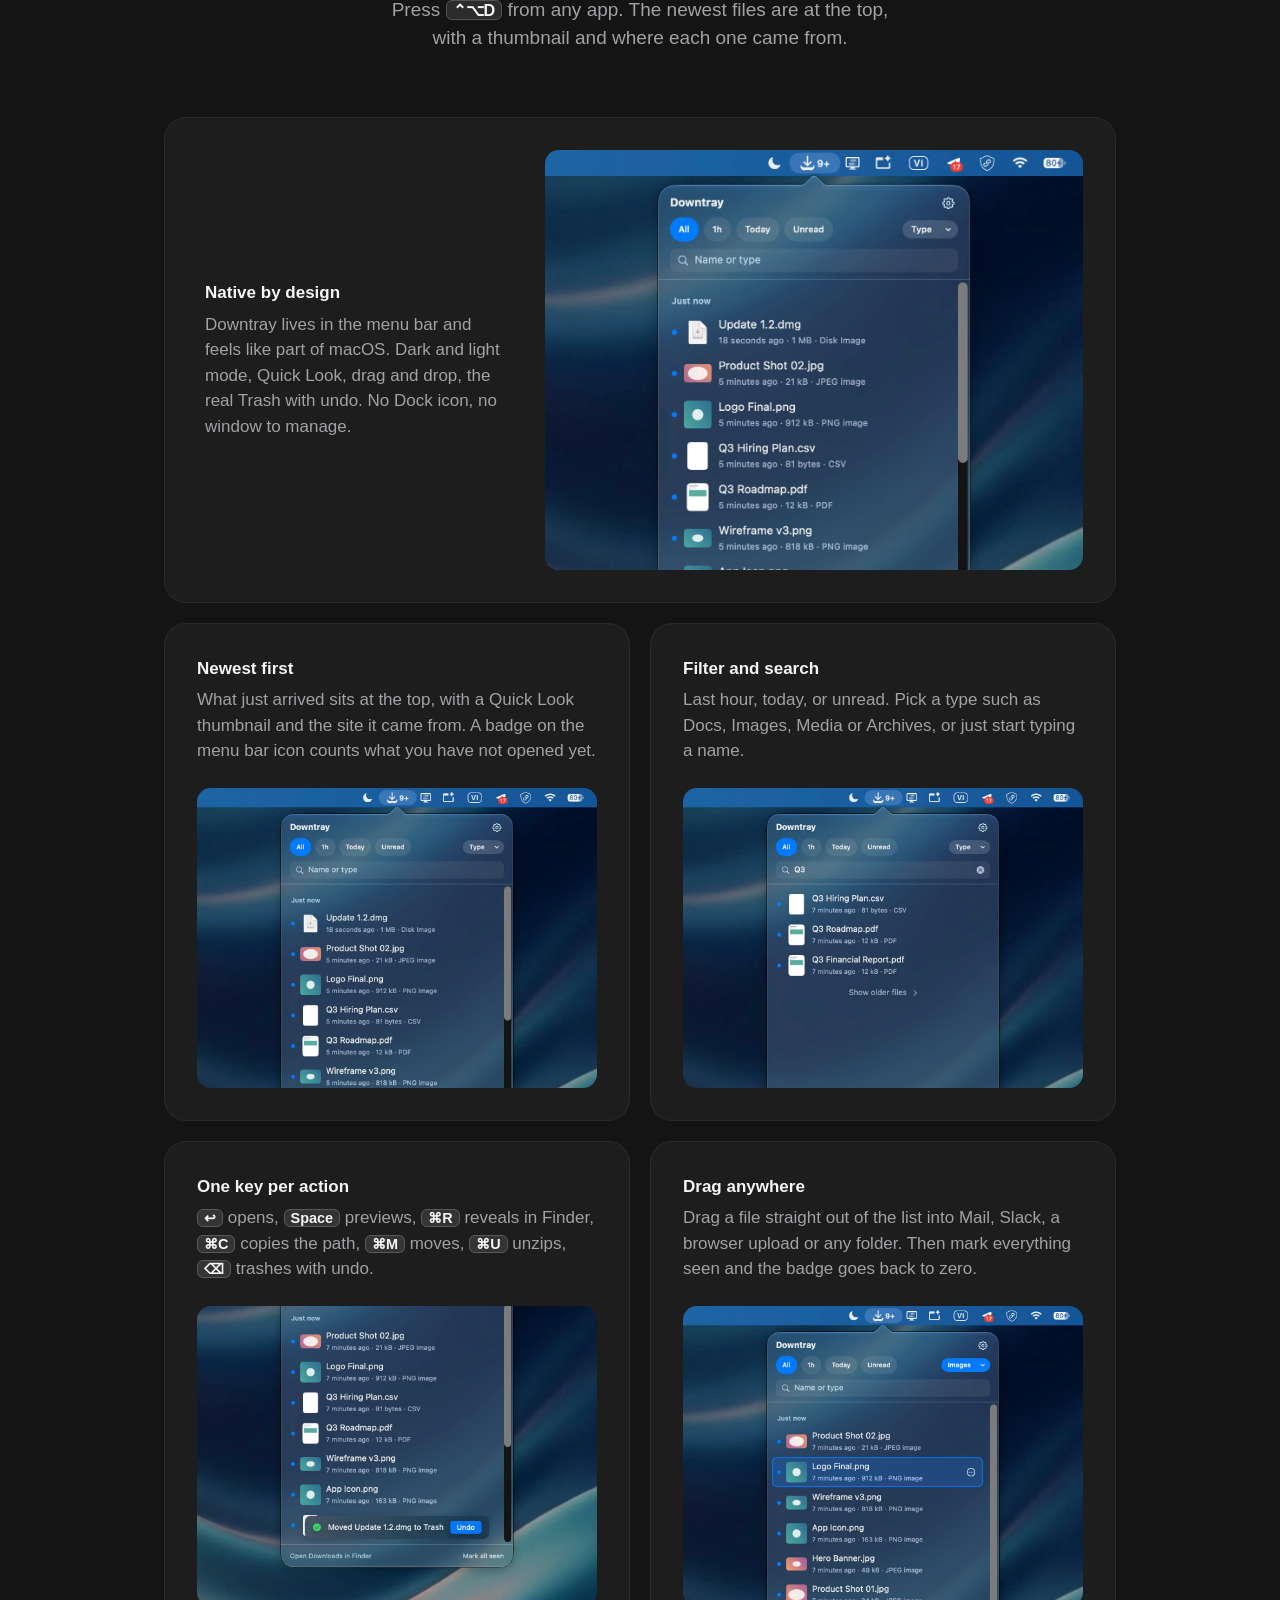
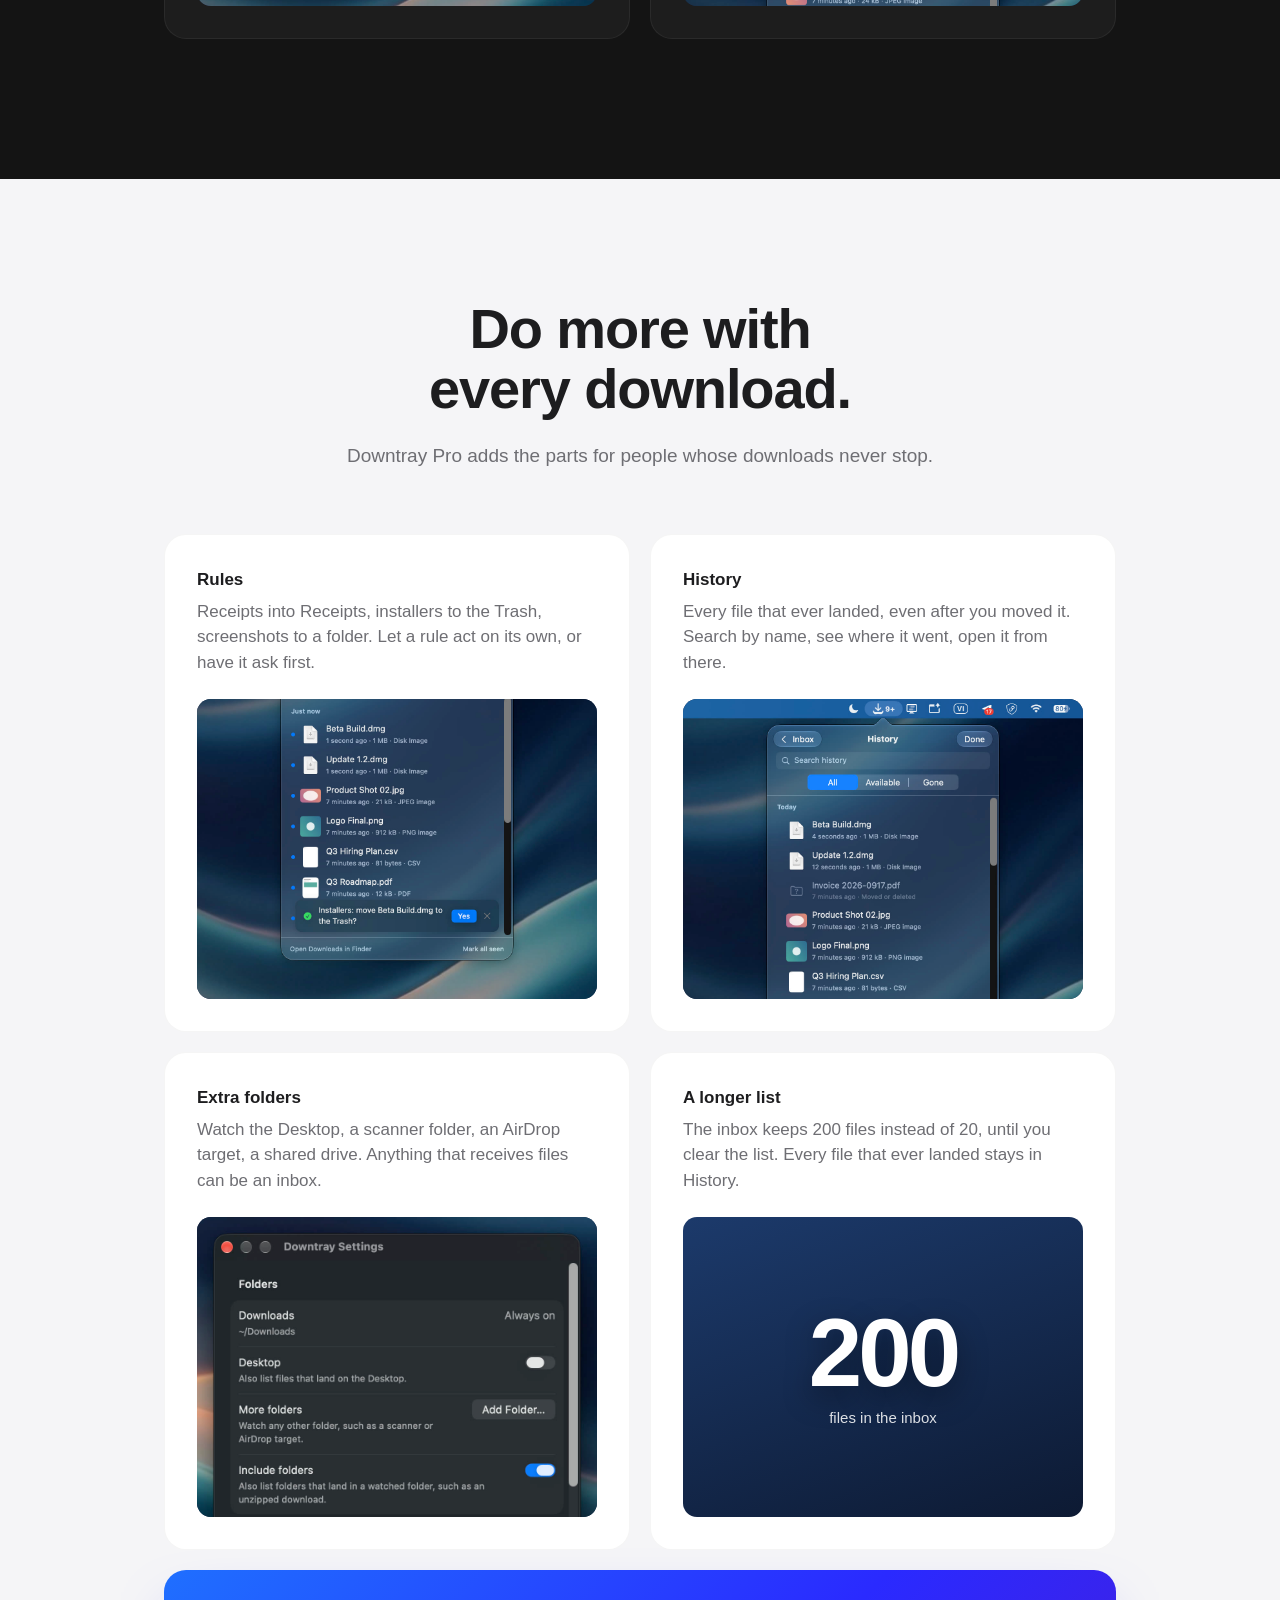
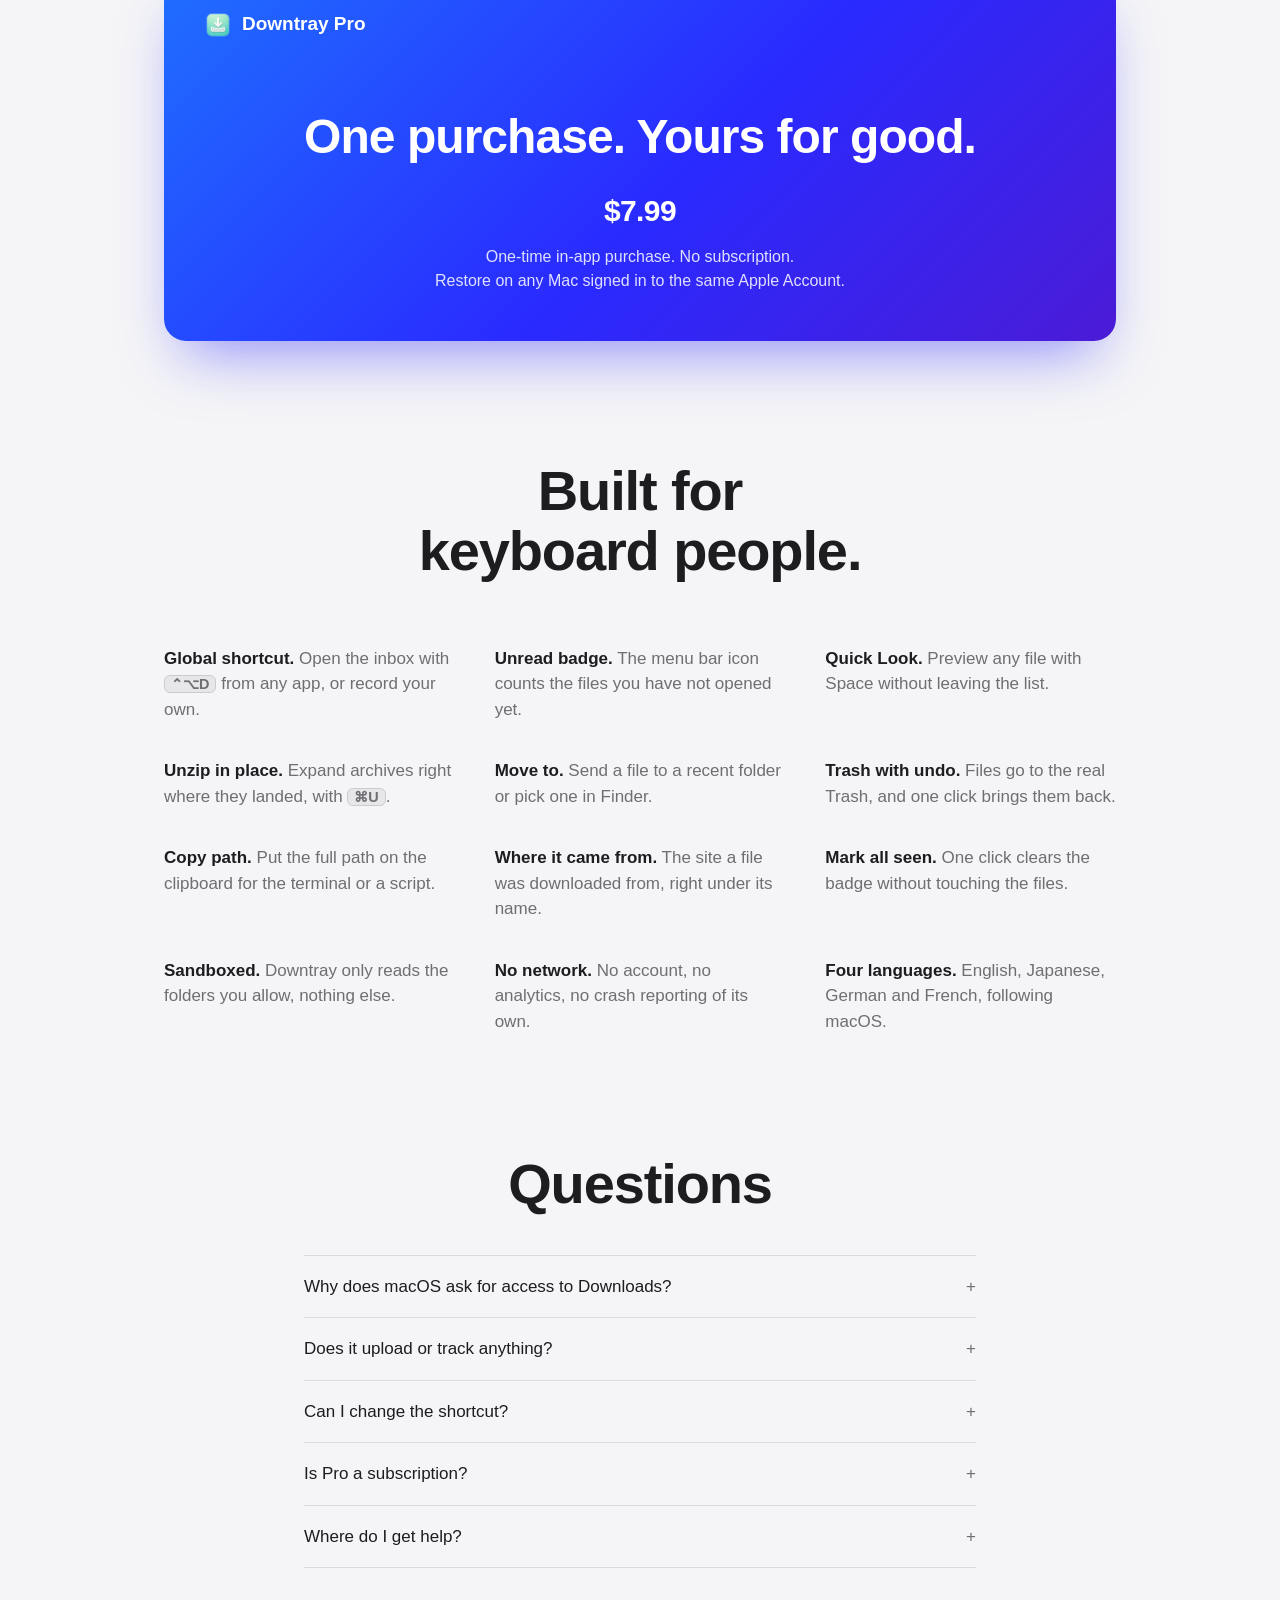
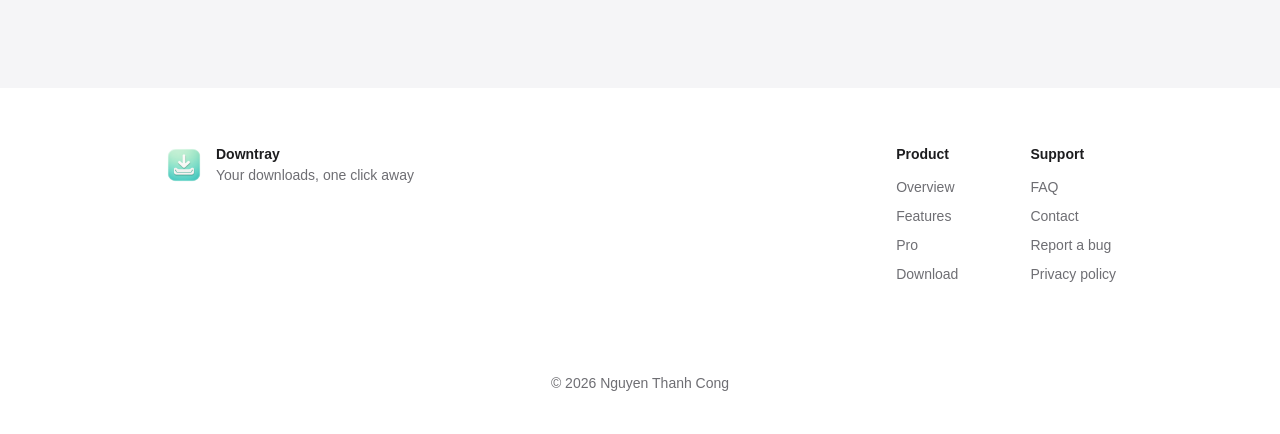
==== commit dfaa0ff7: "Describe the Pro list without the retention choices The app no longer has a Keep items setting: file" ====
--- a/index.html
+++ b/index.html
@@ -124,7 +124,7 @@
         <div class="tile">
           <div class="text">
             <h3>A longer list</h3>
-            <p>The inbox keeps 200 files instead of 20. They stay until you clear the list, or for a day, a week or a month if you prefer a tidy inbox.</p>
+            <p>The inbox keeps 200 files instead of 20, until you clear the list. Every file that ever landed stays in History.</p>
           </div>
           <div class="media number"><span>200</span><small>files in the inbox</small></div>
         </div>
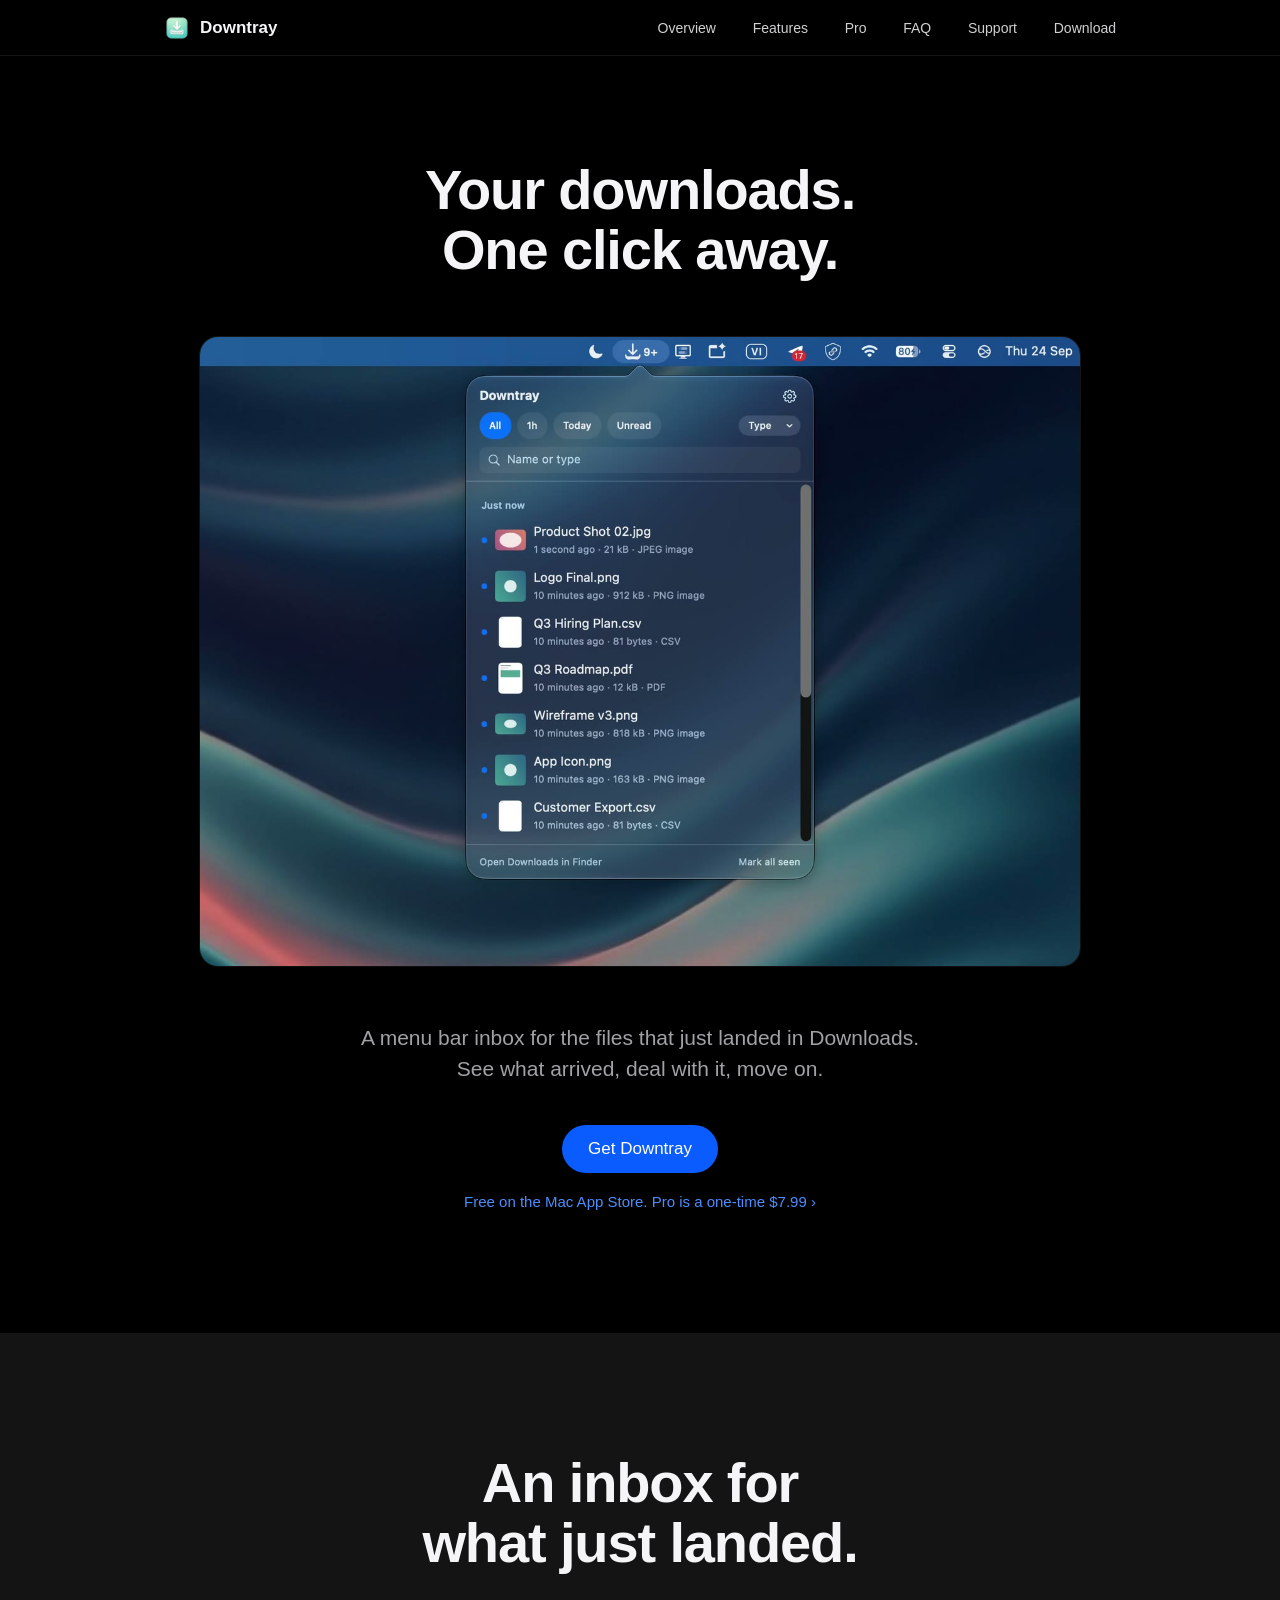
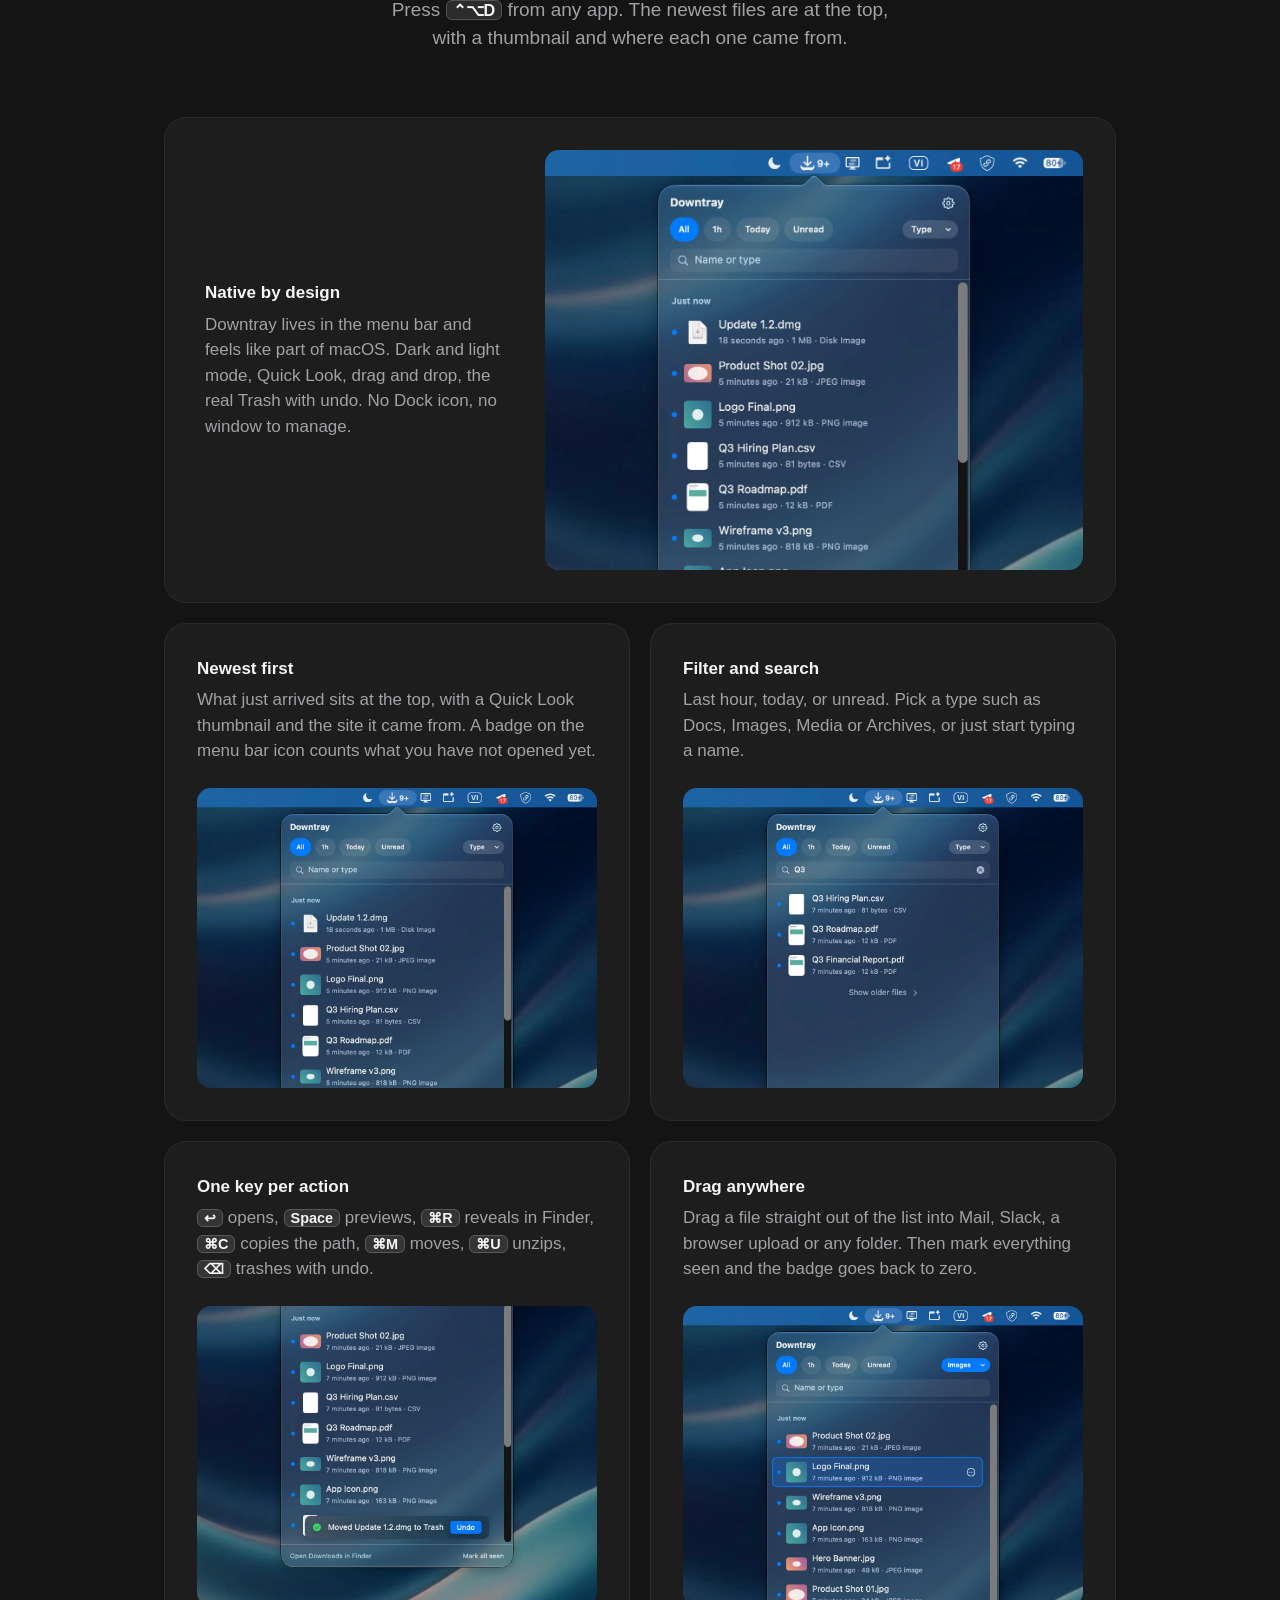
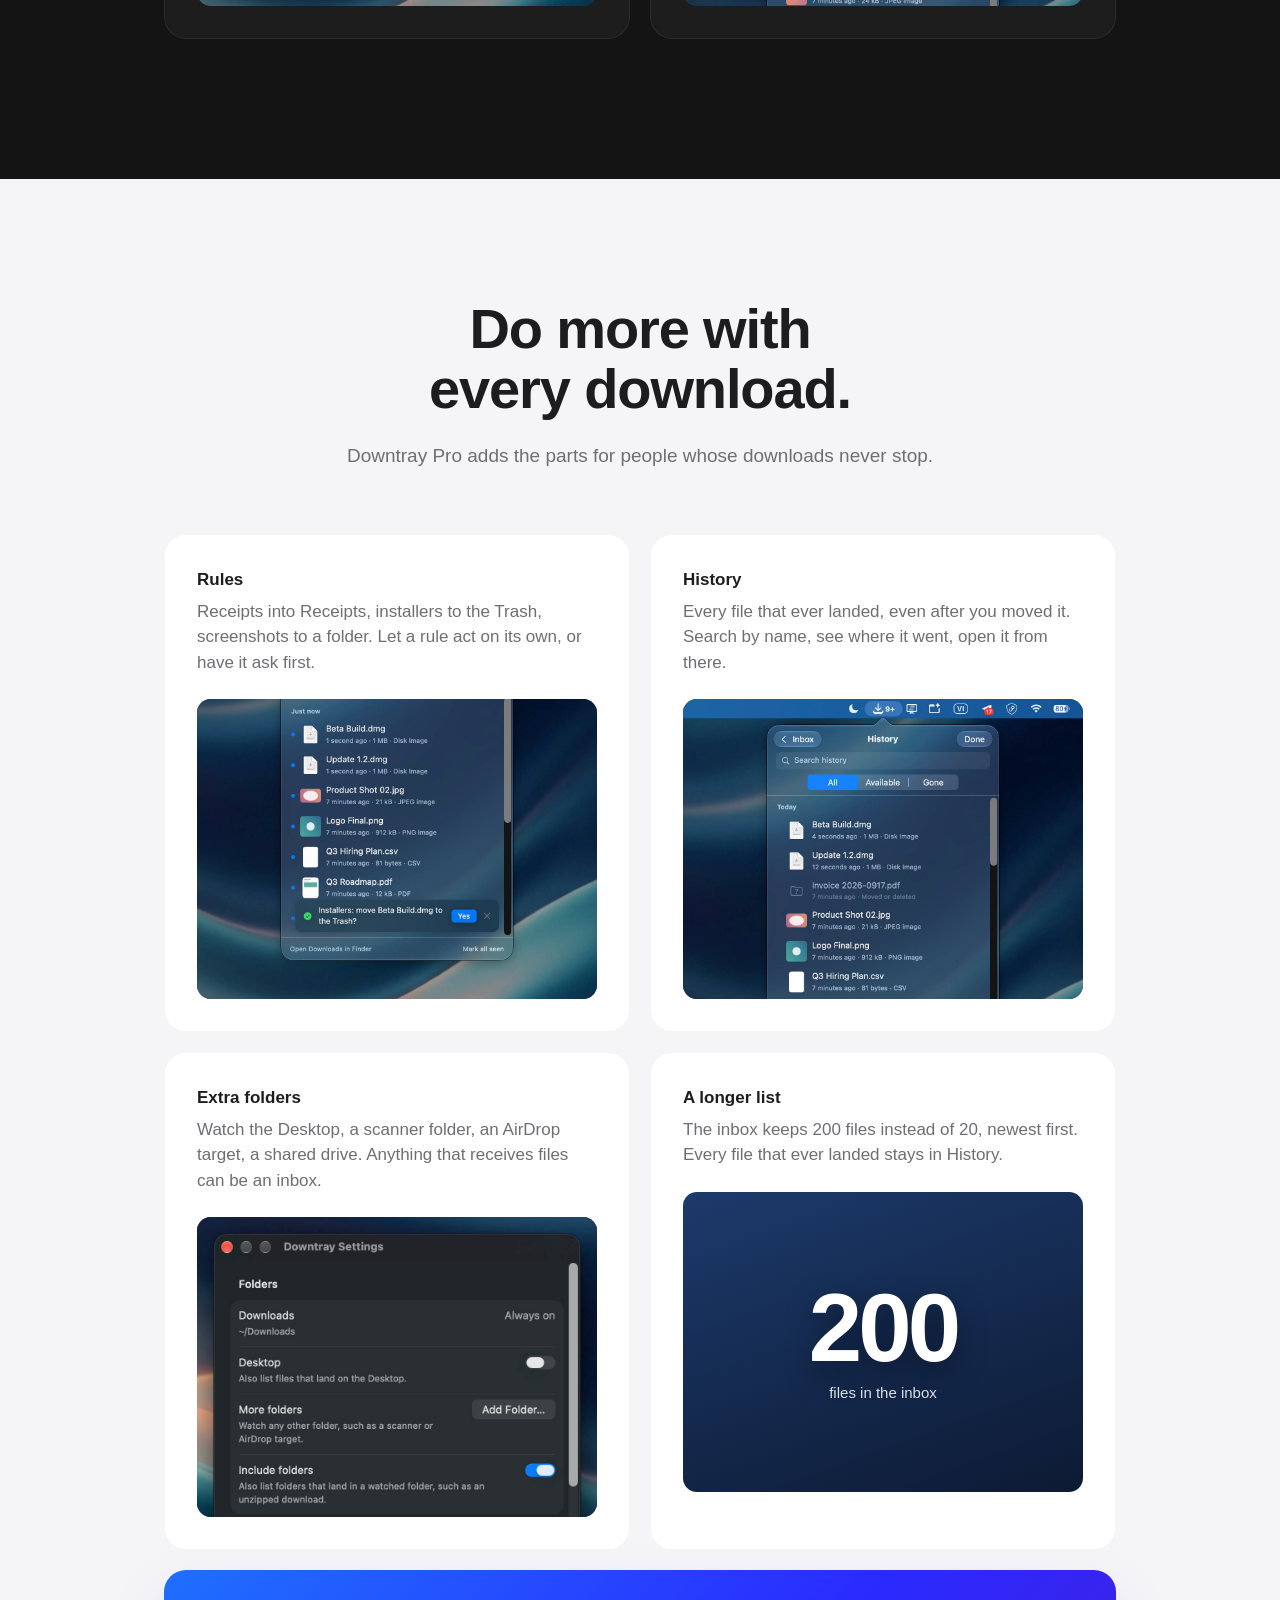
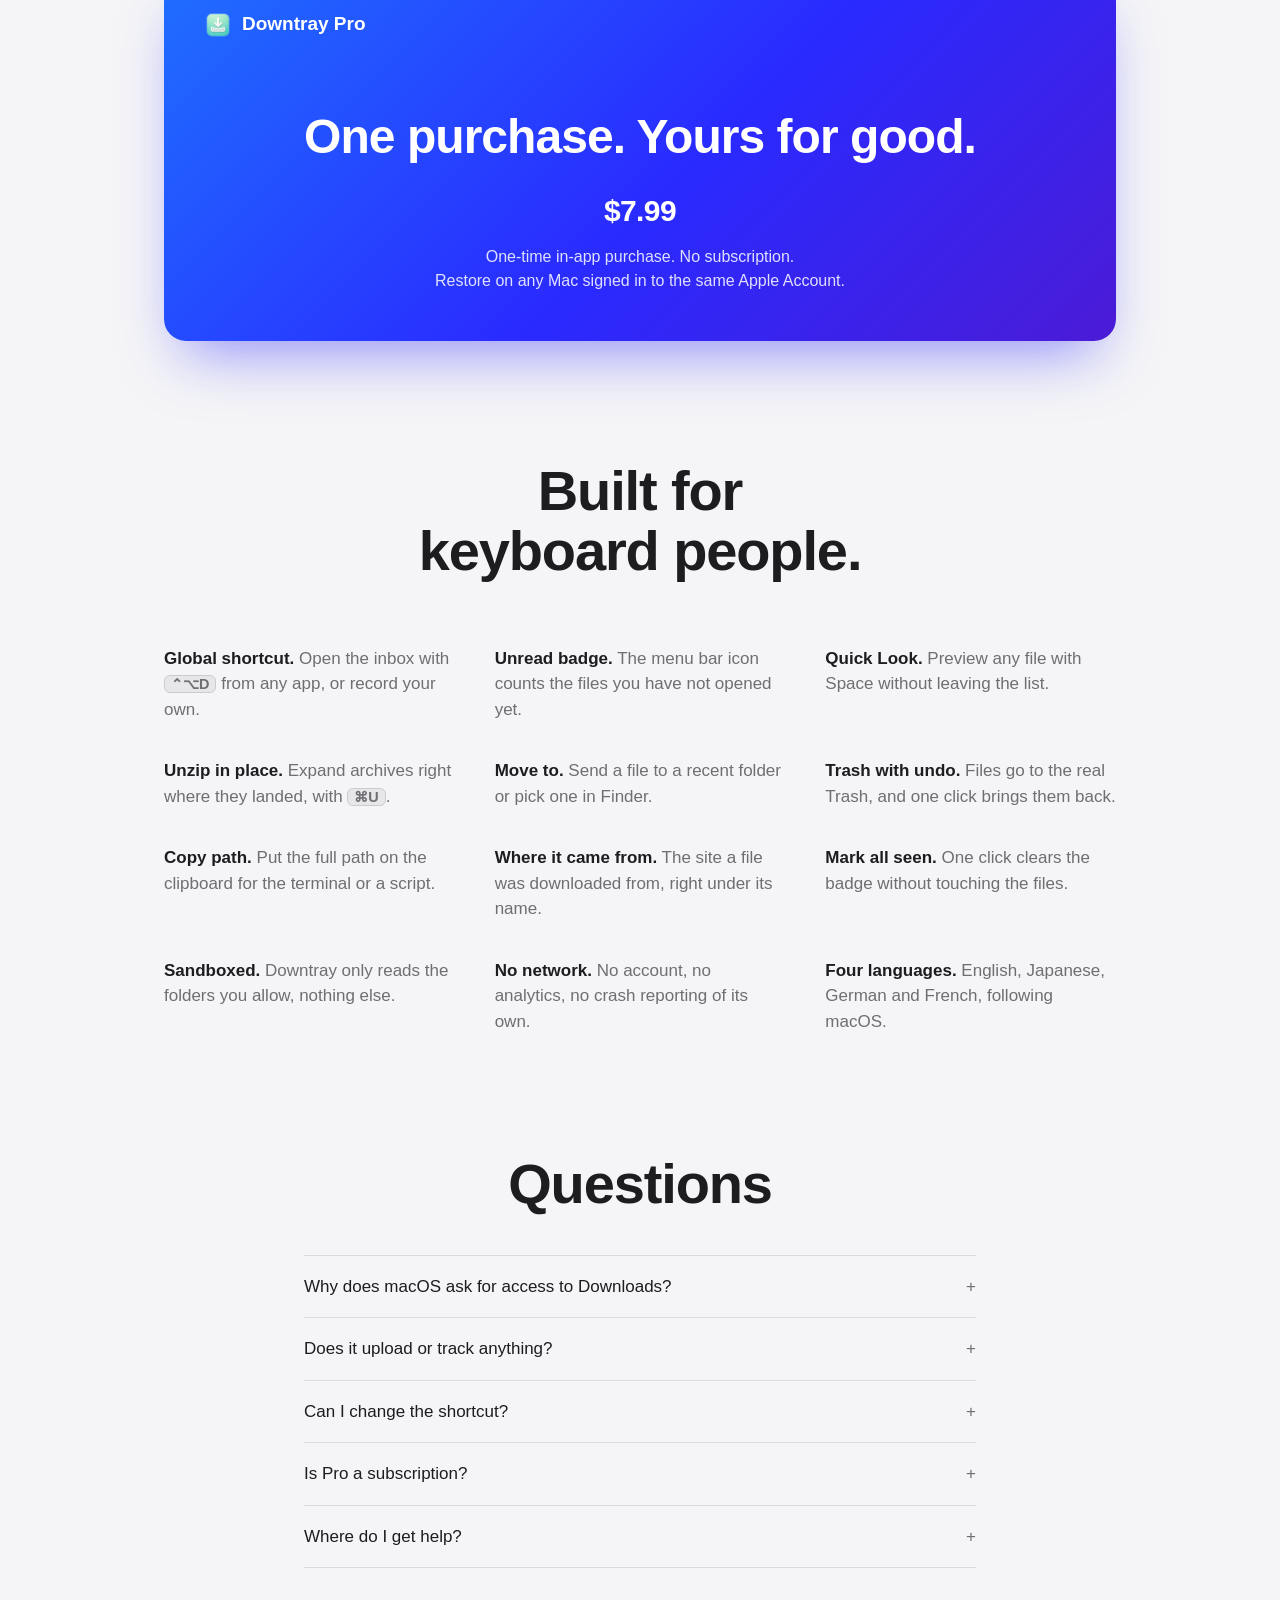
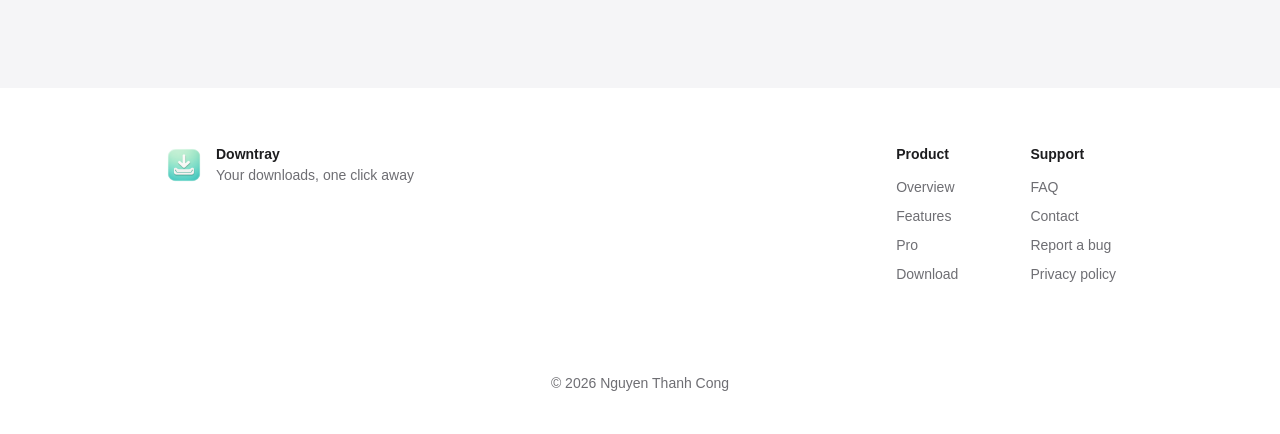
==== commit b9b77e06: "Describe the Pro list without Clear List Co-Authored-By: Claude Fable 5.1 <noreply@anthropic.com>" ====
--- a/index.html
+++ b/index.html
@@ -124,7 +124,7 @@
         <div class="tile">
           <div class="text">
             <h3>A longer list</h3>
-            <p>The inbox keeps 200 files instead of 20, until you clear the list. Every file that ever landed stays in History.</p>
+            <p>The inbox keeps 200 files instead of 20, newest first. Every file that ever landed stays in History.</p>
           </div>
           <div class="media number"><span>200</span><small>files in the inbox</small></div>
         </div>
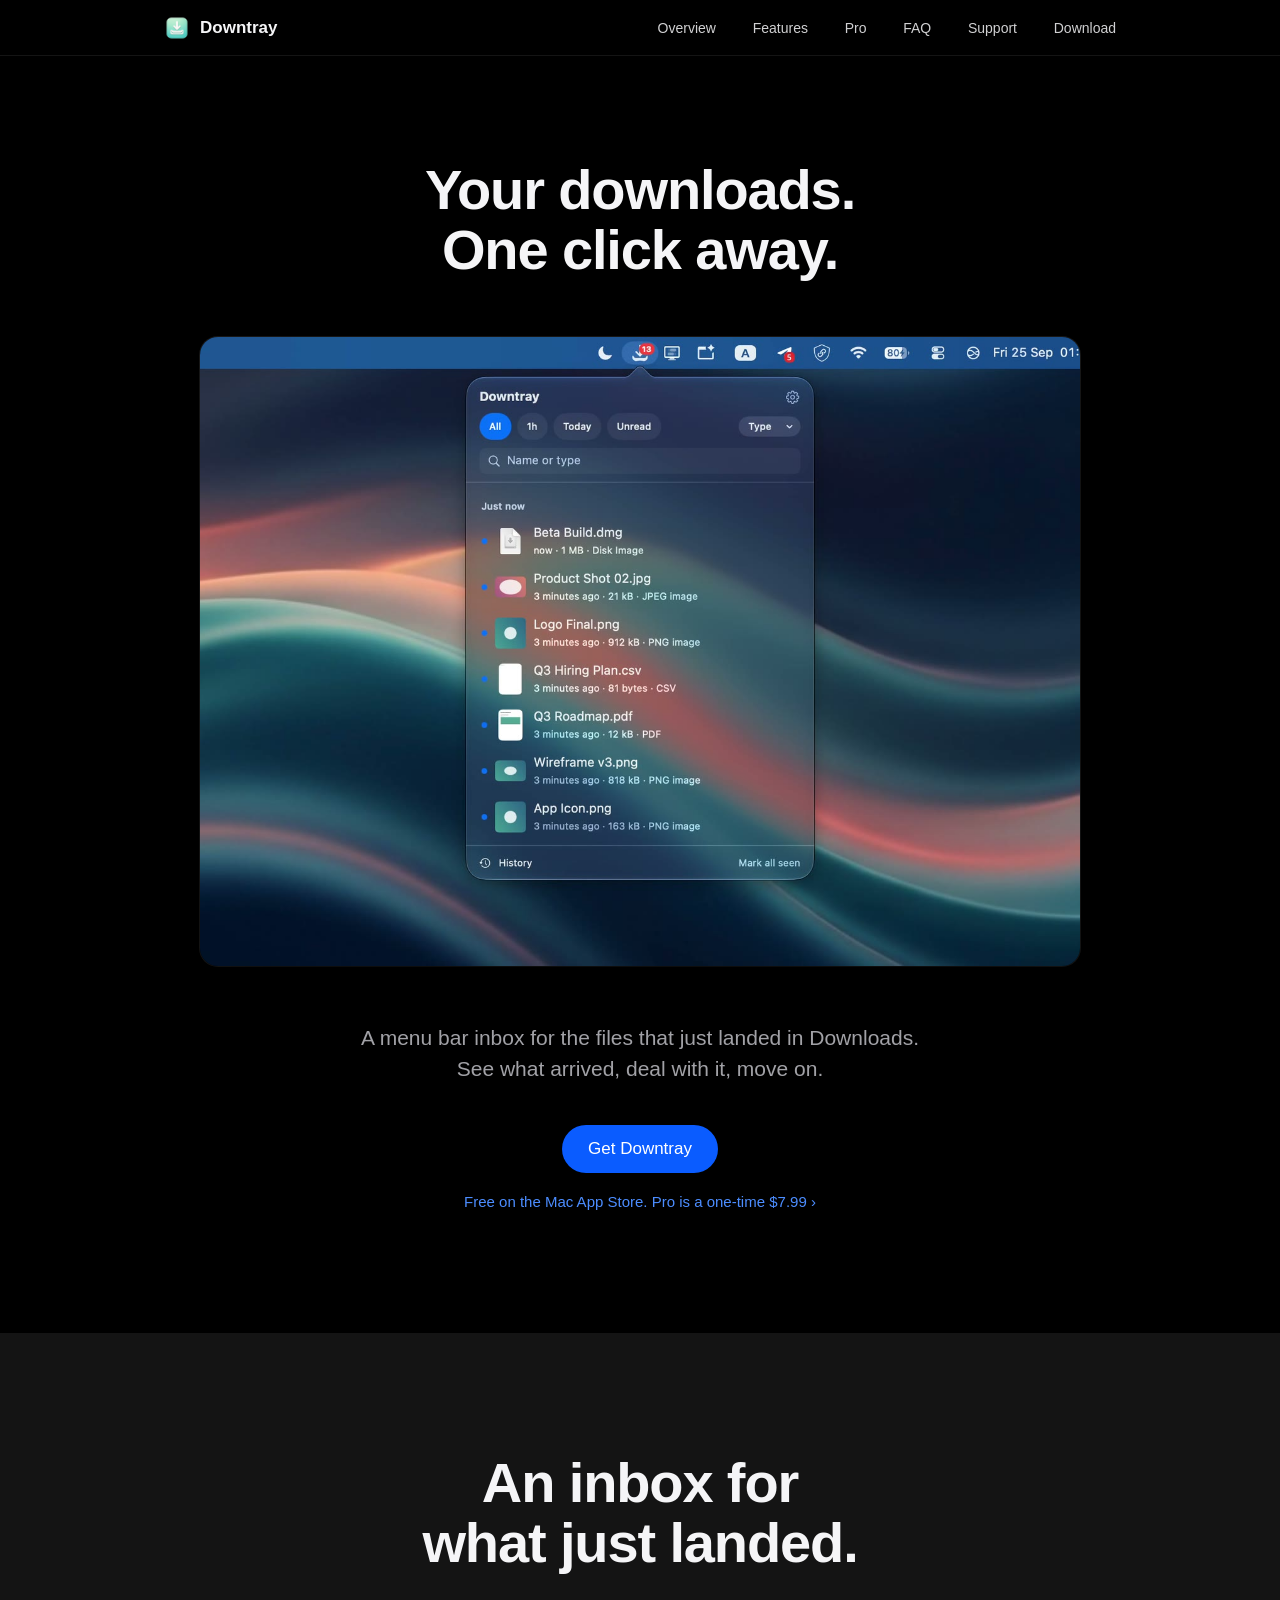
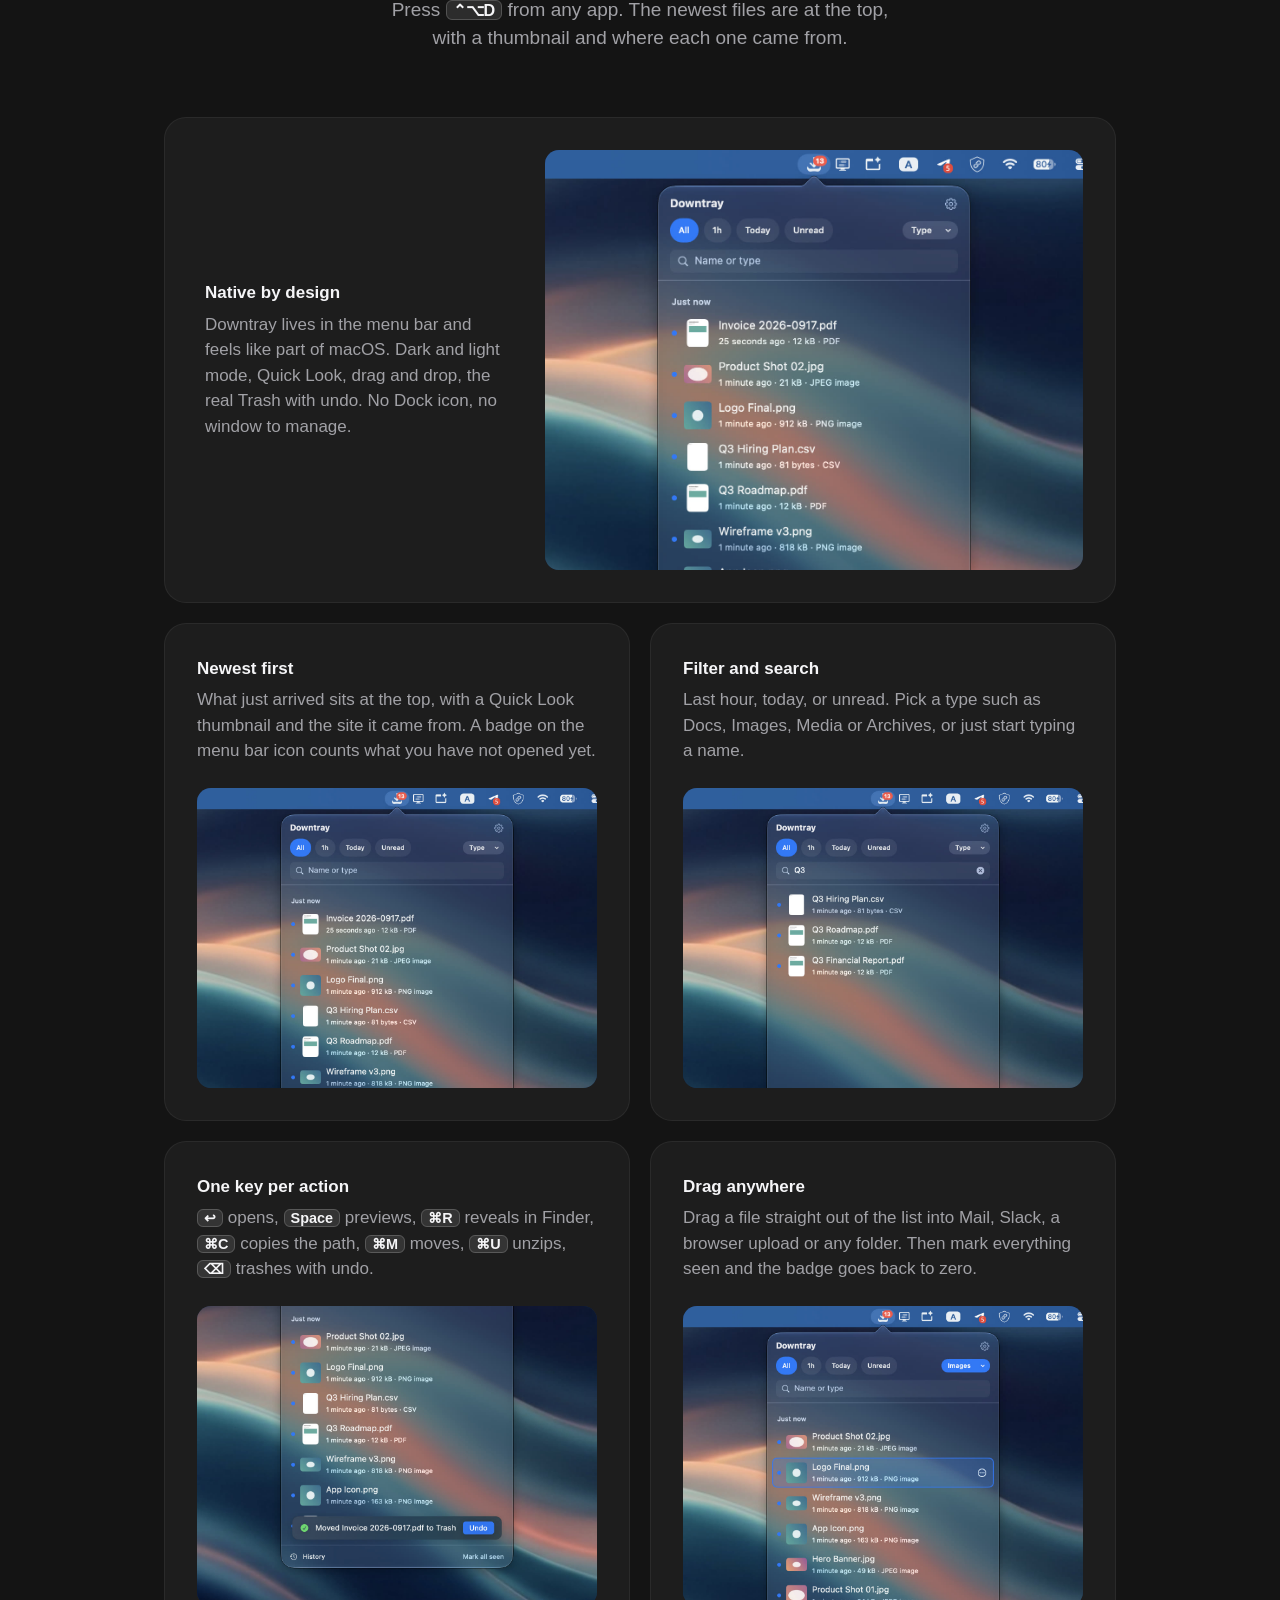
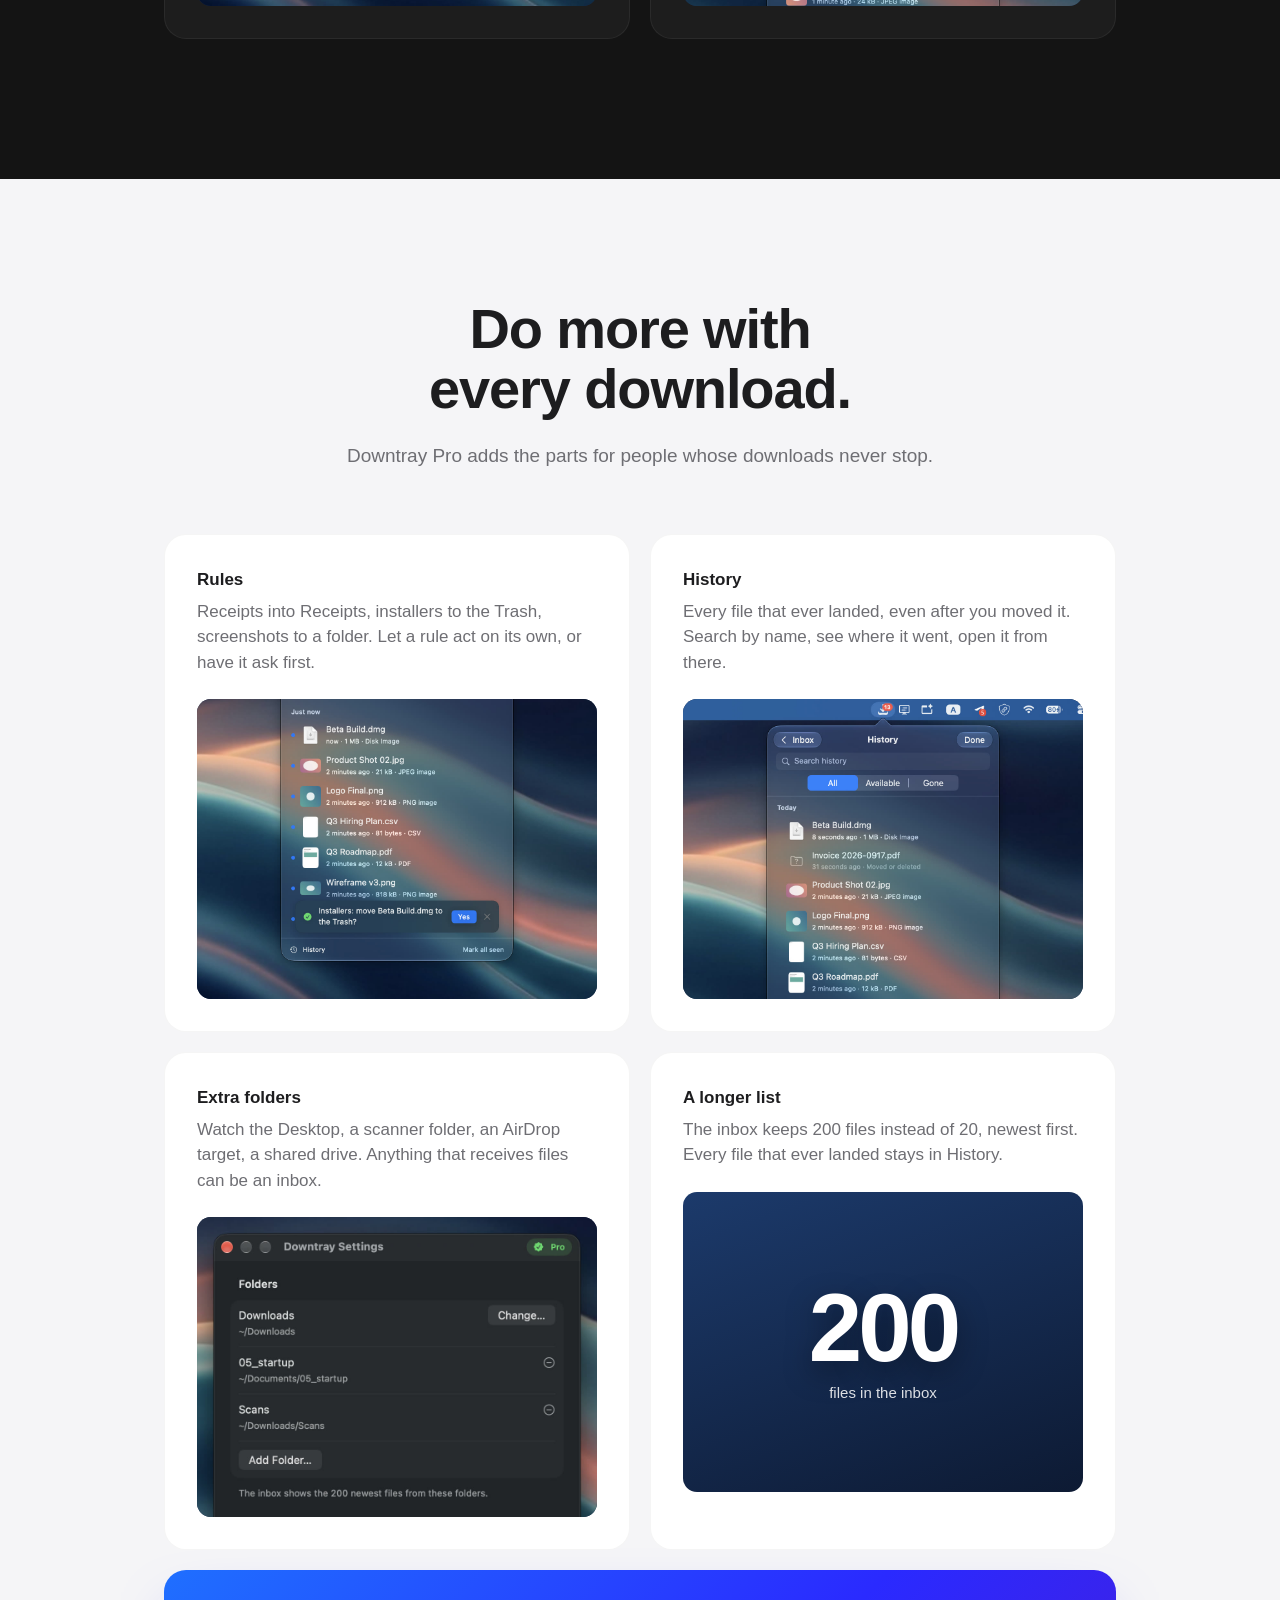
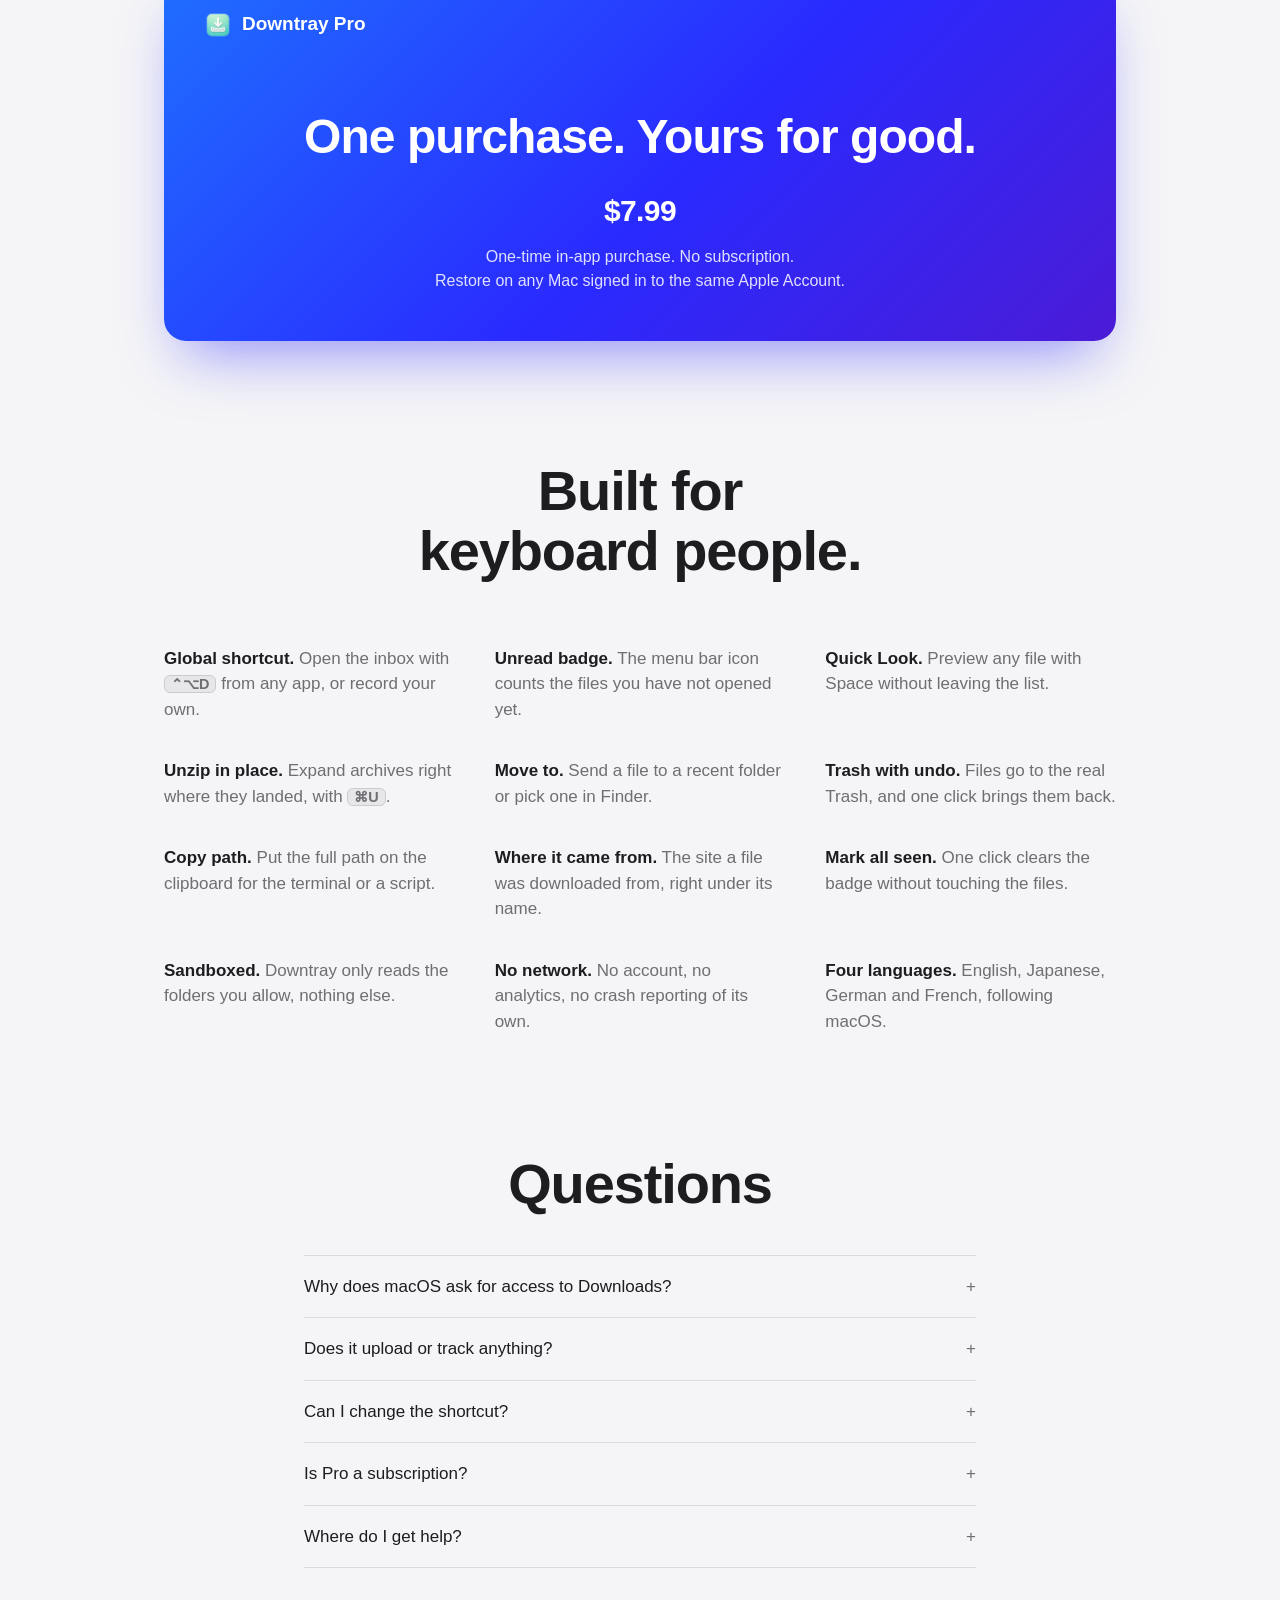
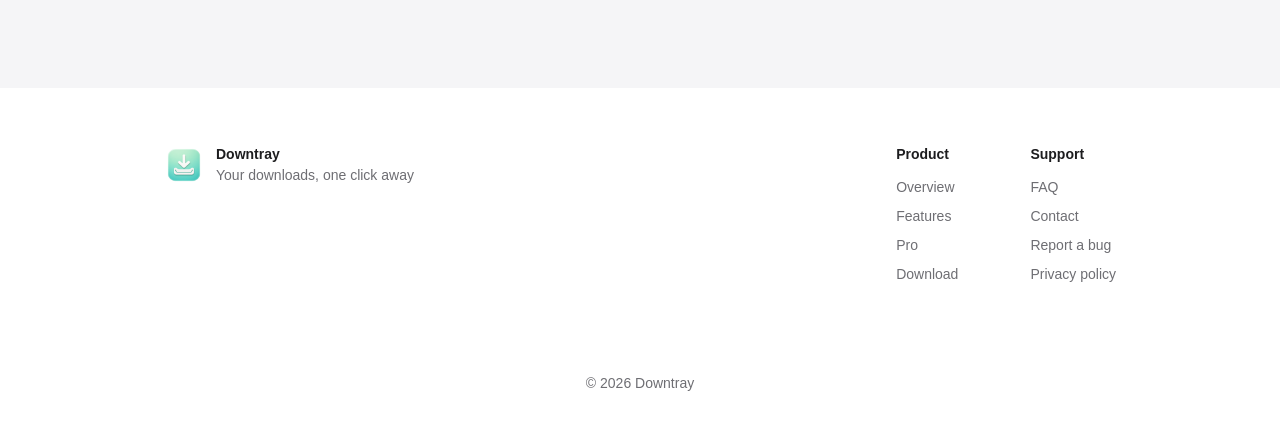
==== commit ba9e0821: "Credit the copyright line to Downtray Co-Authored-By: Claude Fable 5.1 <noreply@anthropic.com>" ====
--- a/index.html
+++ b/index.html
@@ -180,7 +180,7 @@
         <div><h4>Product</h4><a href="#top">Overview</a><a href="#features">Features</a><a href="#pro">Pro</a><a href="APP_STORE_URL">Download</a></div>
         <div><h4>Support</h4><a href="#faq">FAQ</a><a href="support.html">Contact</a><a href="https://github.com/uname0x96/downtray/issues">Report a bug</a><a href="privacy.html">Privacy policy</a></div>
       </div>
-      <p class="copy">© 2026 Nguyen Thanh Cong</p>
+      <p class="copy">© 2026 Downtray</p>
     </div>
   </footer>
 
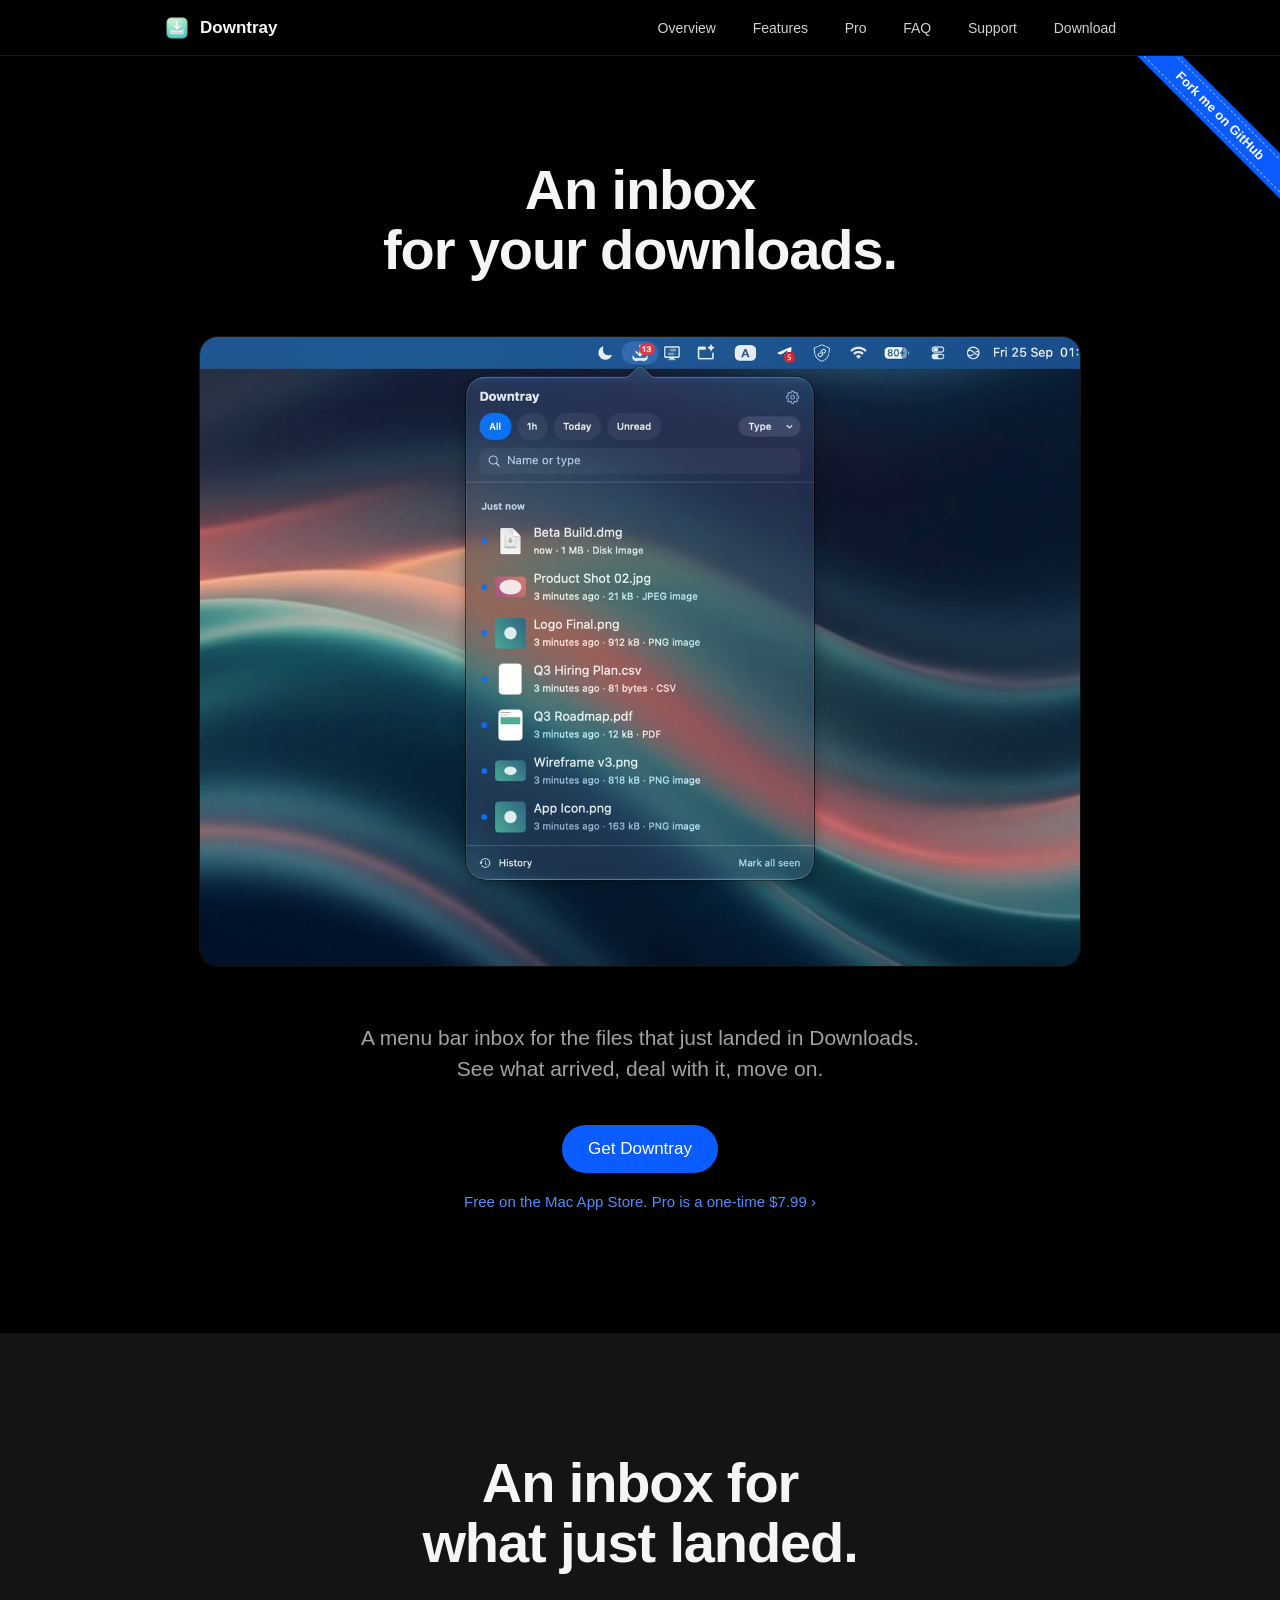
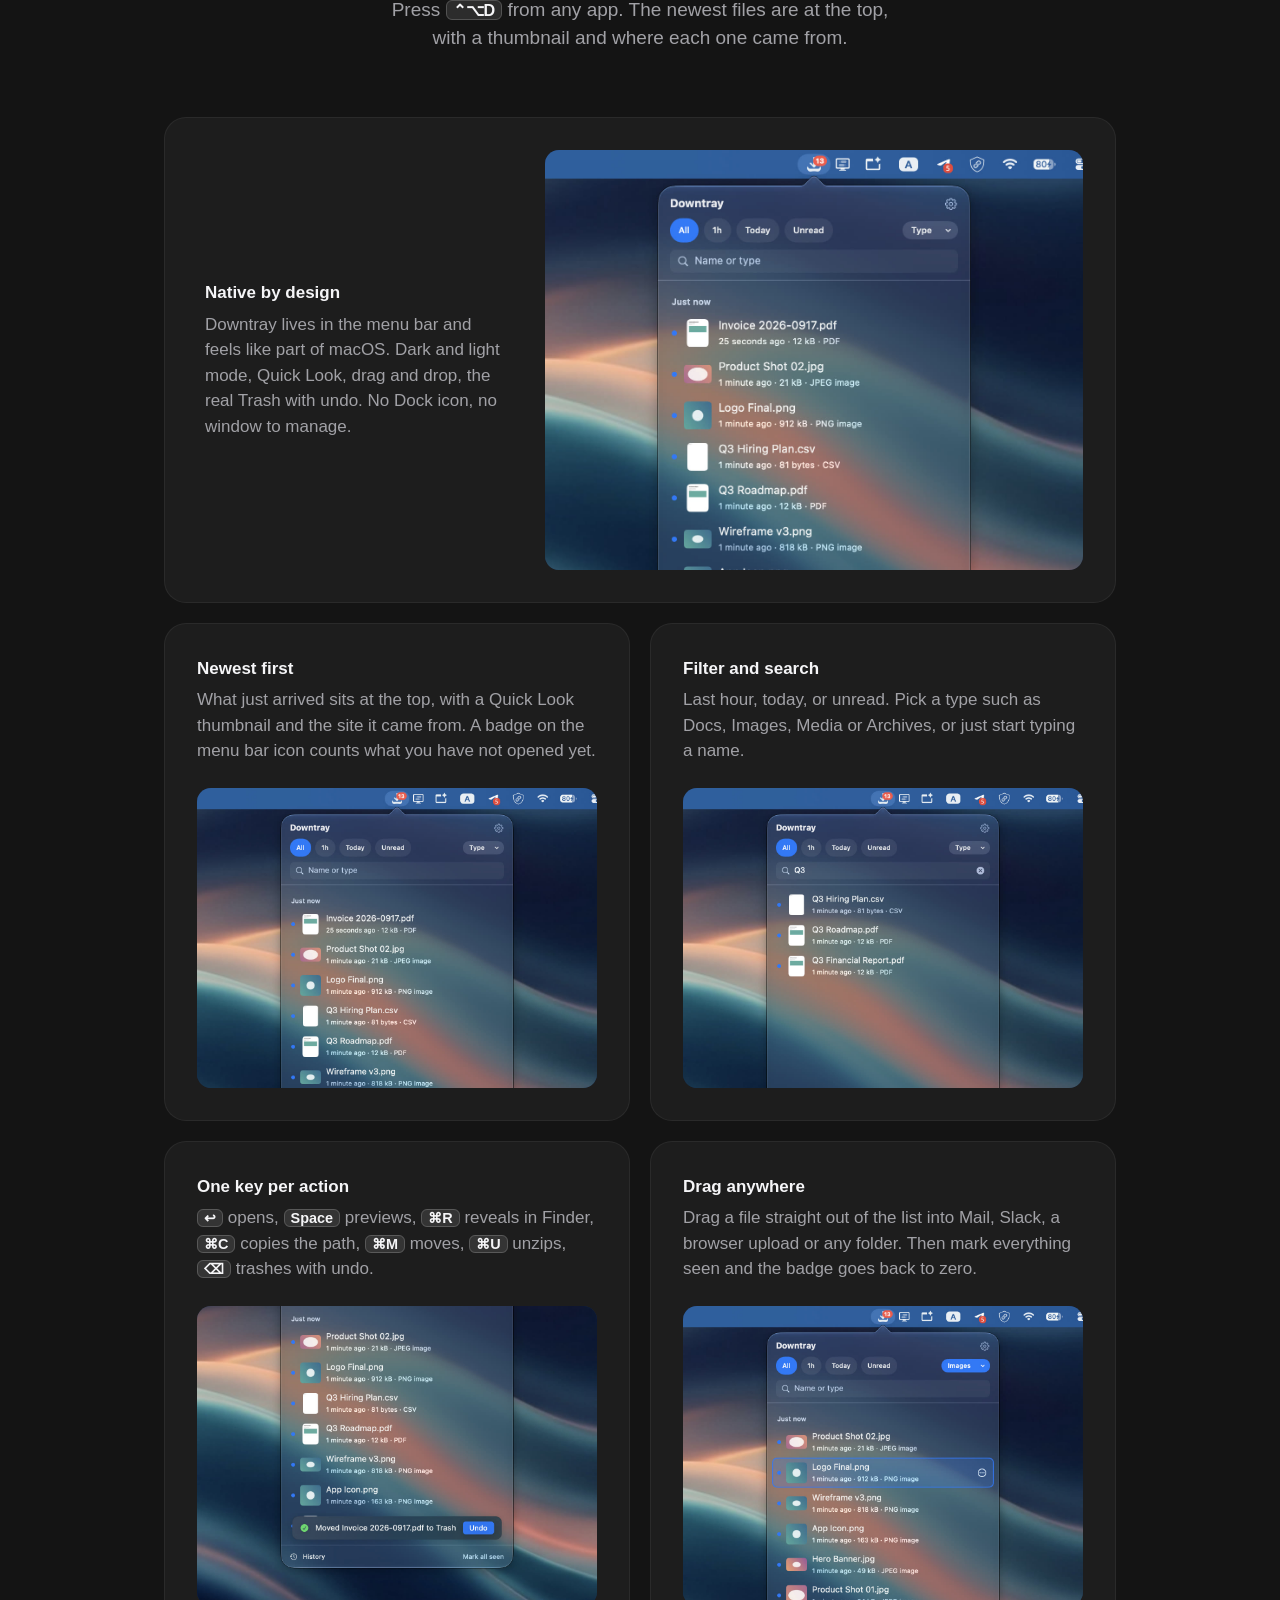
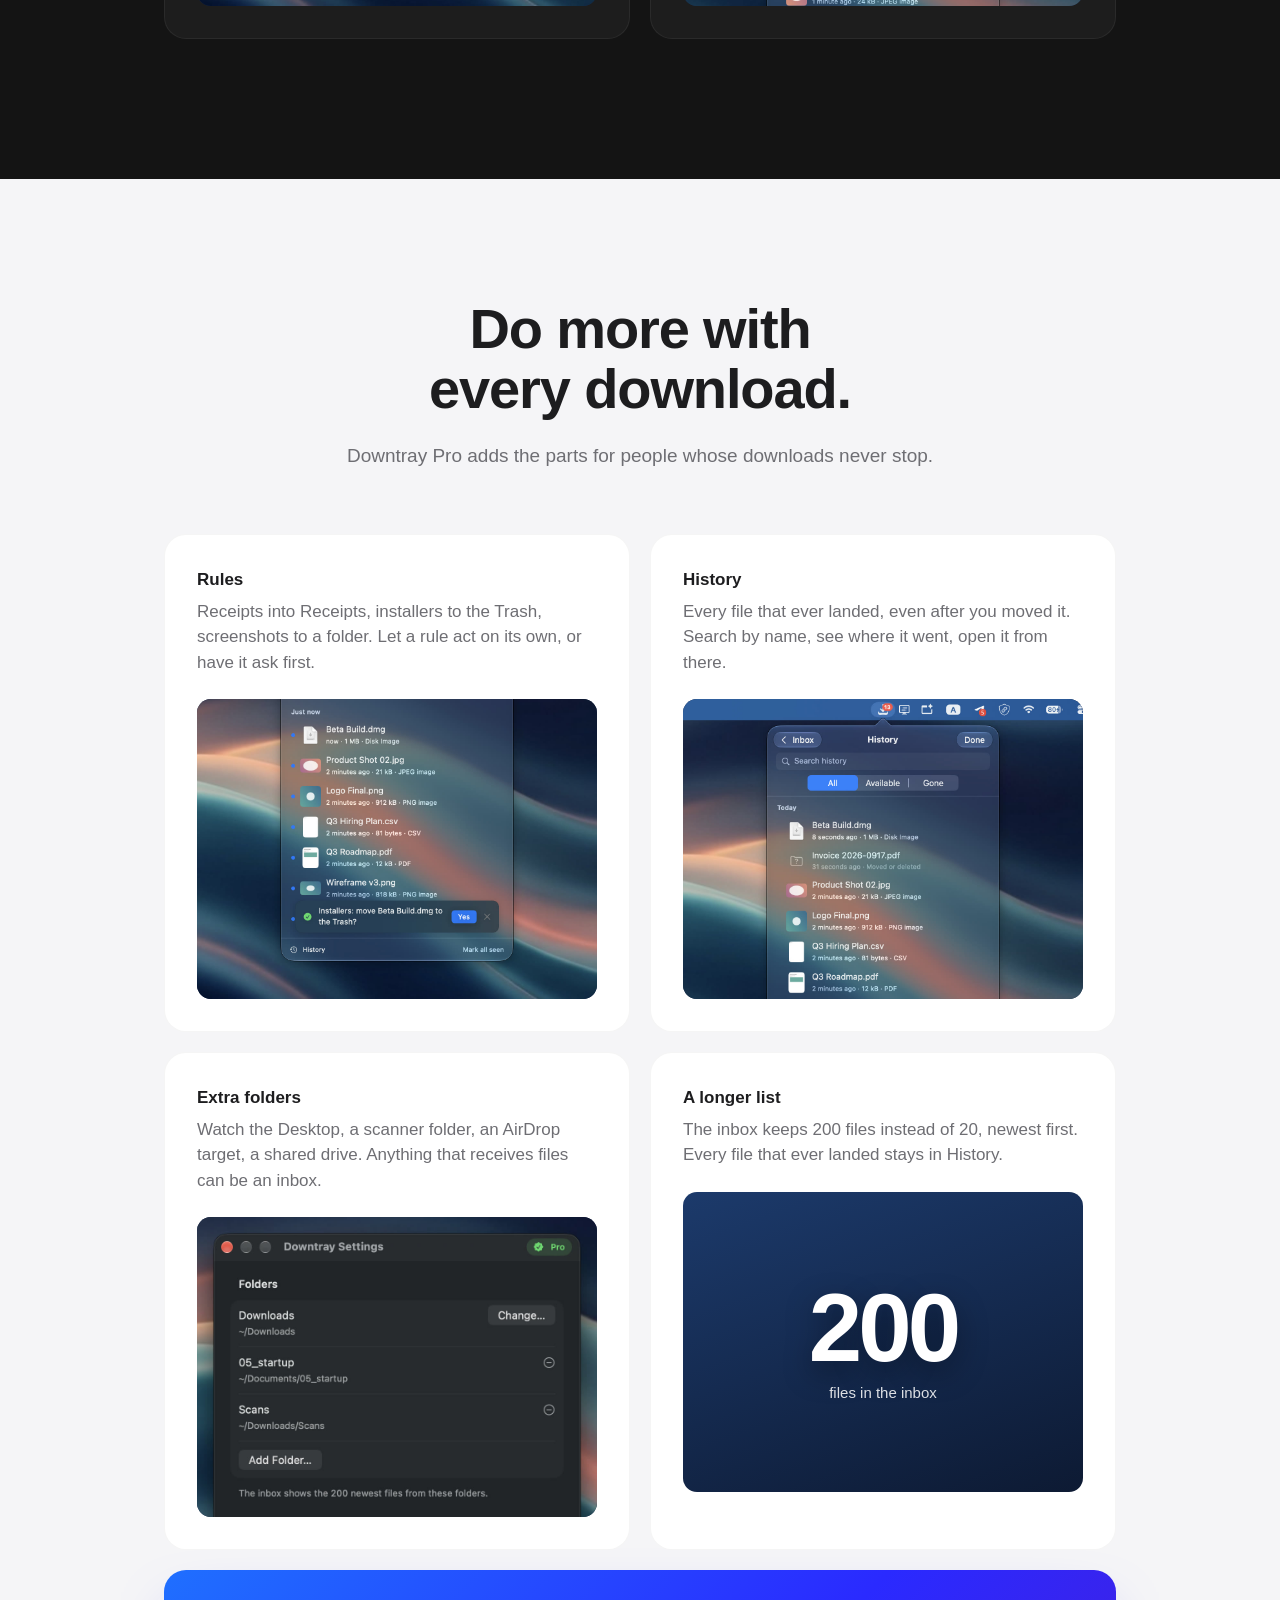
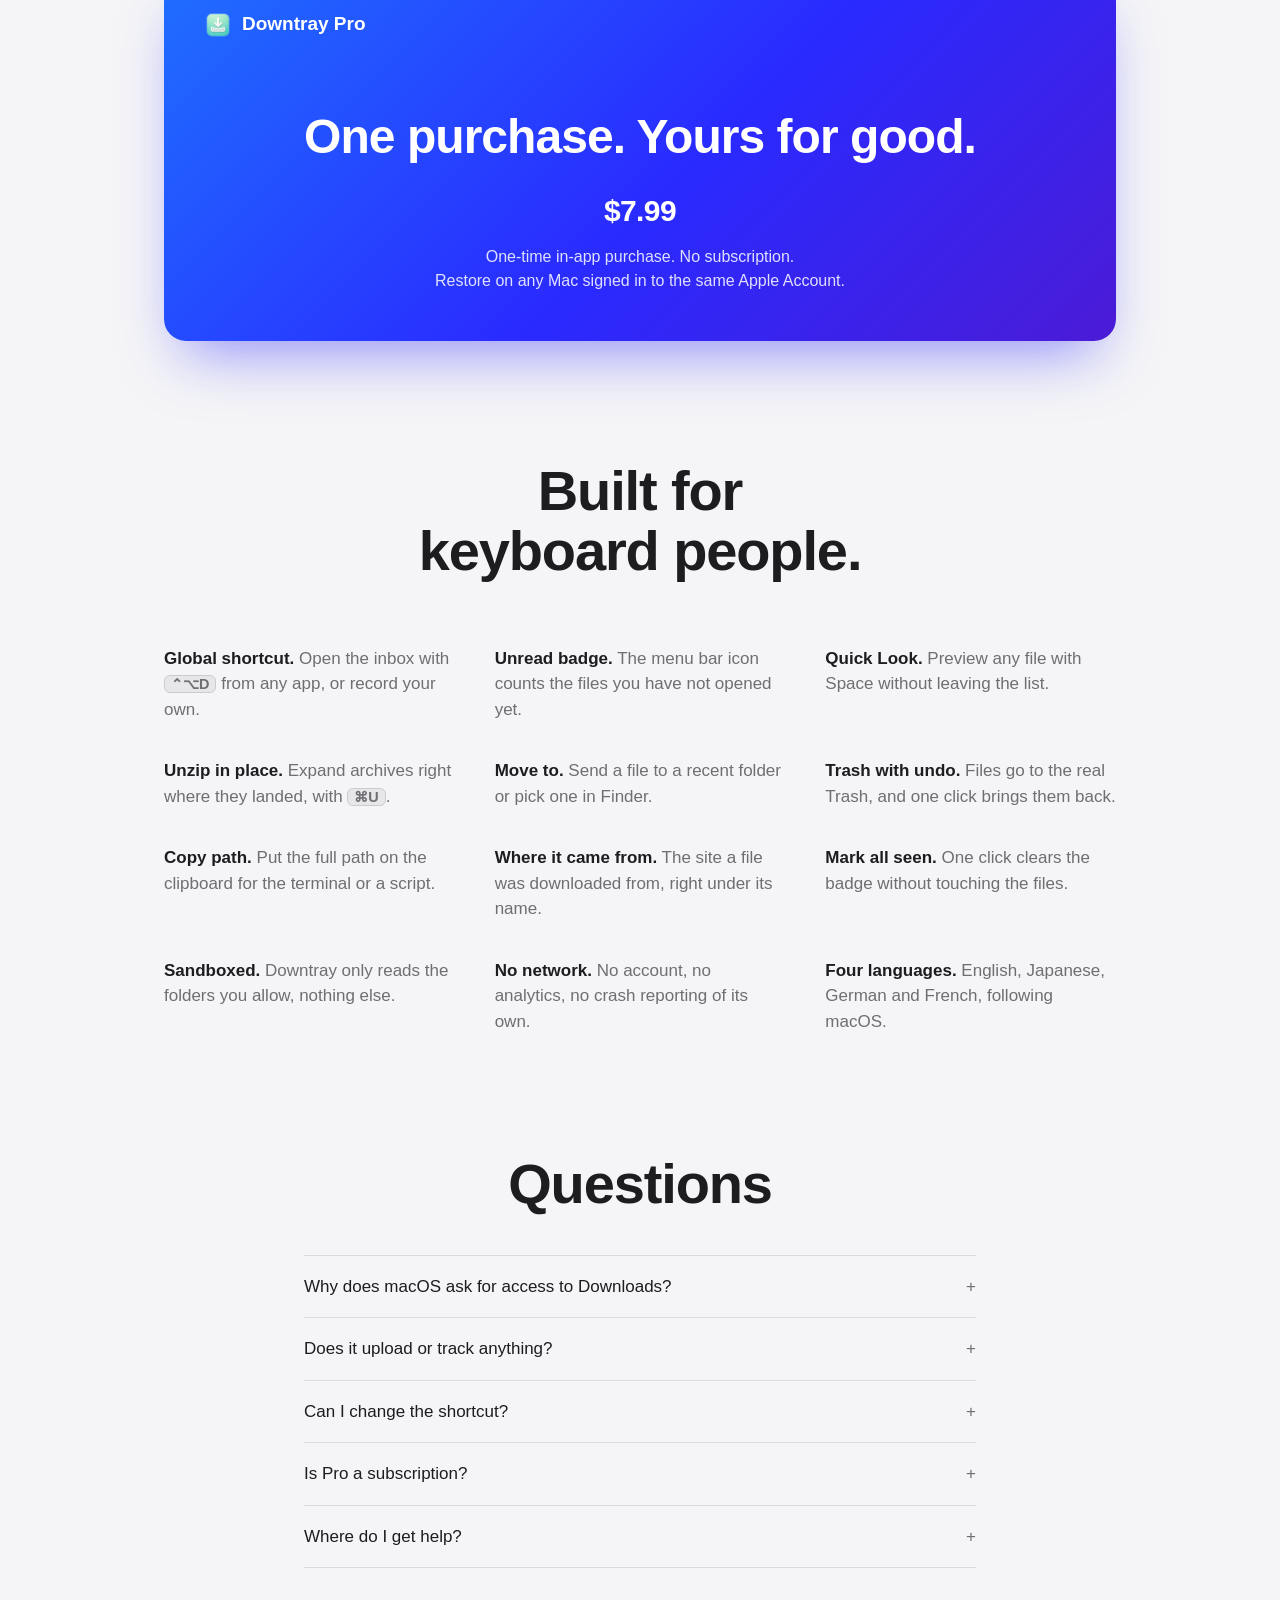
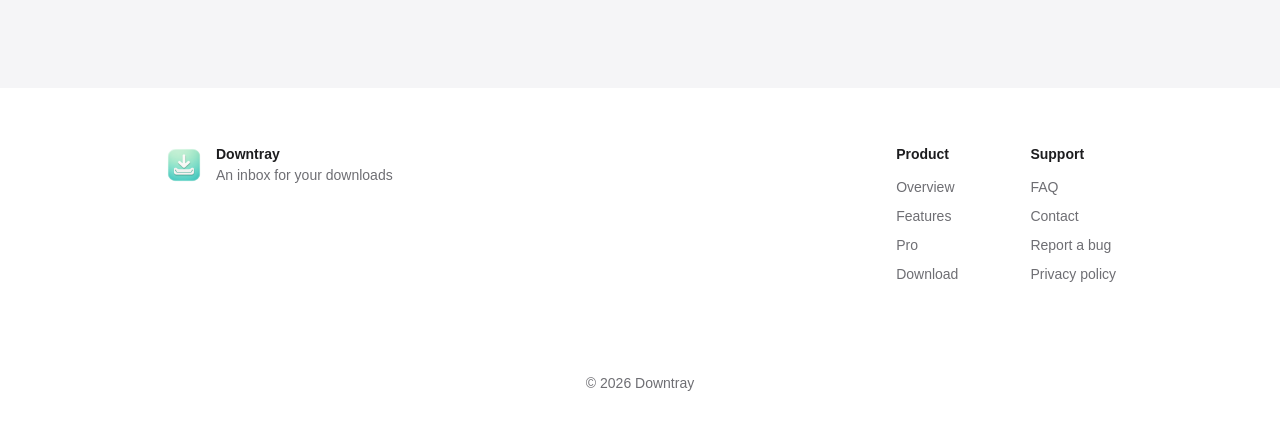
==== commit d19870ea: "Change the tagline to "An inbox for your downloads" and add a GitHub ribbon The ribbon links to the " ====
--- a/index.html
+++ b/index.html
@@ -3,16 +3,17 @@
 <head>
   <meta charset="utf-8">
   <meta name="viewport" content="width=device-width, initial-scale=1">
-  <title>Downtray — Your downloads, one click away</title>
+  <title>Downtray — An inbox for your downloads</title>
   <meta name="description" content="Downtray is a menu bar inbox for the files that land in your Downloads folder. Press ⌃⌥D, see what just arrived, and open, move, unzip or trash it with one key.">
-  <meta property="og:title" content="Downtray — Your downloads, one click away">
+  <meta property="og:title" content="Downtray — An inbox for your downloads">
   <meta property="og:description" content="A menu bar inbox for new downloads on macOS. Private, sandboxed, no network.">
   <meta property="og:image" content="images/demo-poster.jpg">
   <link rel="icon" href="images/icon.png">
   <link rel="apple-touch-icon" href="images/icon.png">
-  <link rel="stylesheet" href="style.css">
+  <link rel="stylesheet" href="style.css?v=2">
 </head>
 <body>
+  <a class="fork" href="https://github.com/uname0x96/downtray-macos" target="_blank" rel="noopener" aria-label="Fork Downtray on GitHub"><span>Fork me on GitHub</span></a>
   <header class="nav on-dark" id="nav">
     <div class="wrap">
       <a class="brand" href="./"><img src="images/icon.png" alt="">Downtray</a>
@@ -29,7 +30,7 @@
 
   <section class="hero dark" id="top" data-theme="dark">
     <div class="wrap">
-      <h1>Your downloads.<br>One click away.</h1>
+      <h1>An inbox<br>for your downloads.</h1>
       <div class="demo">
         <!-- videos/demo.mp4 is a real screen recording of the debug build, driven by the debug bridge. See README. -->
         <video autoplay loop muted playsinline poster="images/demo-poster.jpg">
@@ -174,7 +175,7 @@
     <div class="wrap">
       <div class="brand">
         <img src="images/icon.png" alt="">
-        <div><strong>Downtray</strong><span>Your downloads, one click away</span></div>
+        <div><strong>Downtray</strong><span>An inbox for your downloads</span></div>
       </div>
       <div class="cols">
         <div><h4>Product</h4><a href="#top">Overview</a><a href="#features">Features</a><a href="#pro">Pro</a><a href="APP_STORE_URL">Download</a></div>
--- a/style.css
+++ b/style.css
@@ -43,6 +43,11 @@
 .nav nav a:hover { opacity: 1; text-decoration: none; }
 .nav.on-dark { background: rgba(0, 0, 0, 0.72); border-color: rgba(255, 255, 255, 0.08); }
 .nav.on-dark .brand, .nav.on-dark nav a { color: var(--text-on-dark); }
+
+/* GitHub ribbon: a rotated band clipped to the corner just below the fixed nav. */
+.fork { position: absolute; top: 56px; right: 0; z-index: 9; width: 150px; height: 150px; overflow: hidden; pointer-events: none; }
+.fork span { position: absolute; top: 44px; right: -50px; width: 220px; height: 32px; line-height: 32px; transform: rotate(45deg); pointer-events: auto; text-align: center; font-size: 13px; font-weight: 600; letter-spacing: 0.01em; color: #fff; background: var(--accent); box-shadow: 0 2px 8px rgba(0, 0, 0, 0.35); outline: 1px dashed rgba(255, 255, 255, 0.45); outline-offset: -5px; transition: filter 0.2s; }
+.fork:hover span { filter: brightness(1.12); text-decoration: none; }
 
 /* Sections */
 section { padding: 120px 0; }
@@ -129,6 +134,7 @@
 footer .copy { grid-column: 1 / -1; text-align: center; color: var(--muted); margin: 40px 0 0; }
 
 @media (max-width: 760px) {
+  .fork { display: none; }
   h1, h2 { font-size: 38px; }
   section { padding: 80px 0; }
   .hero { padding-top: 120px; }
